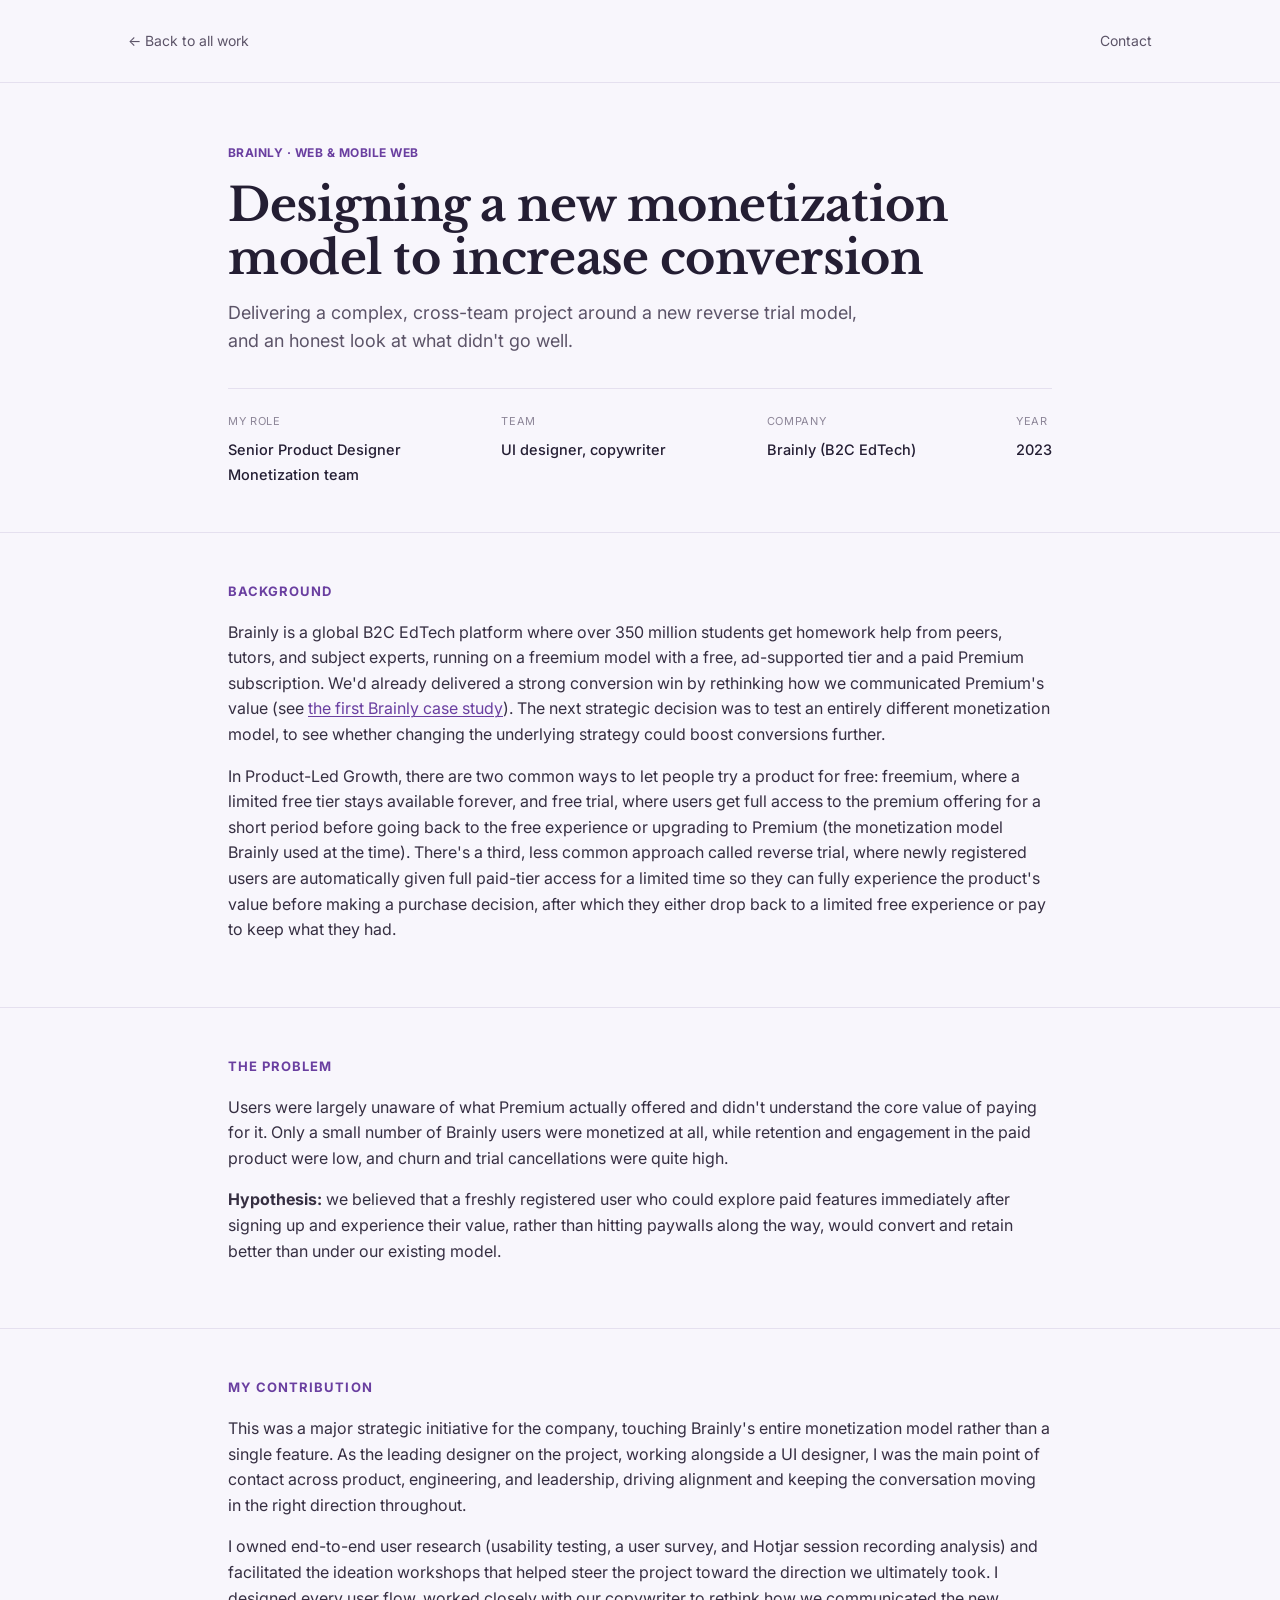
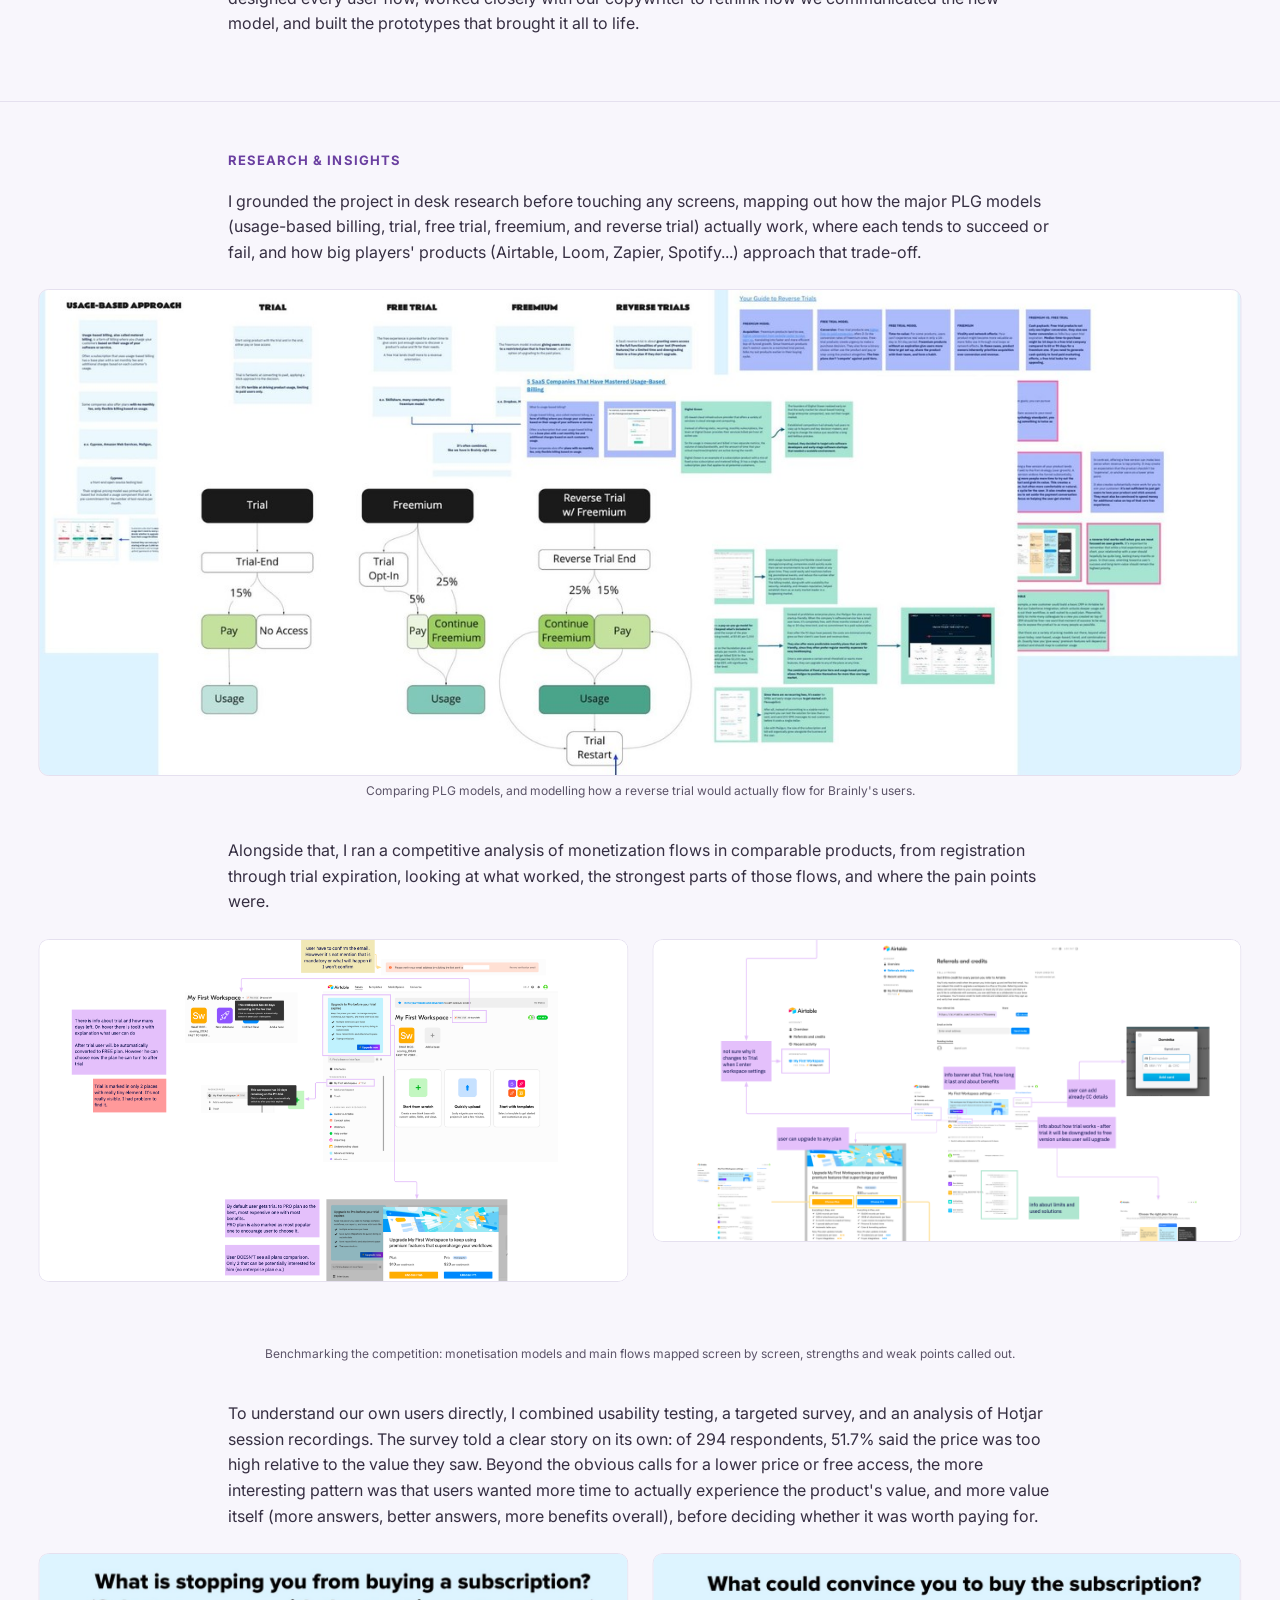
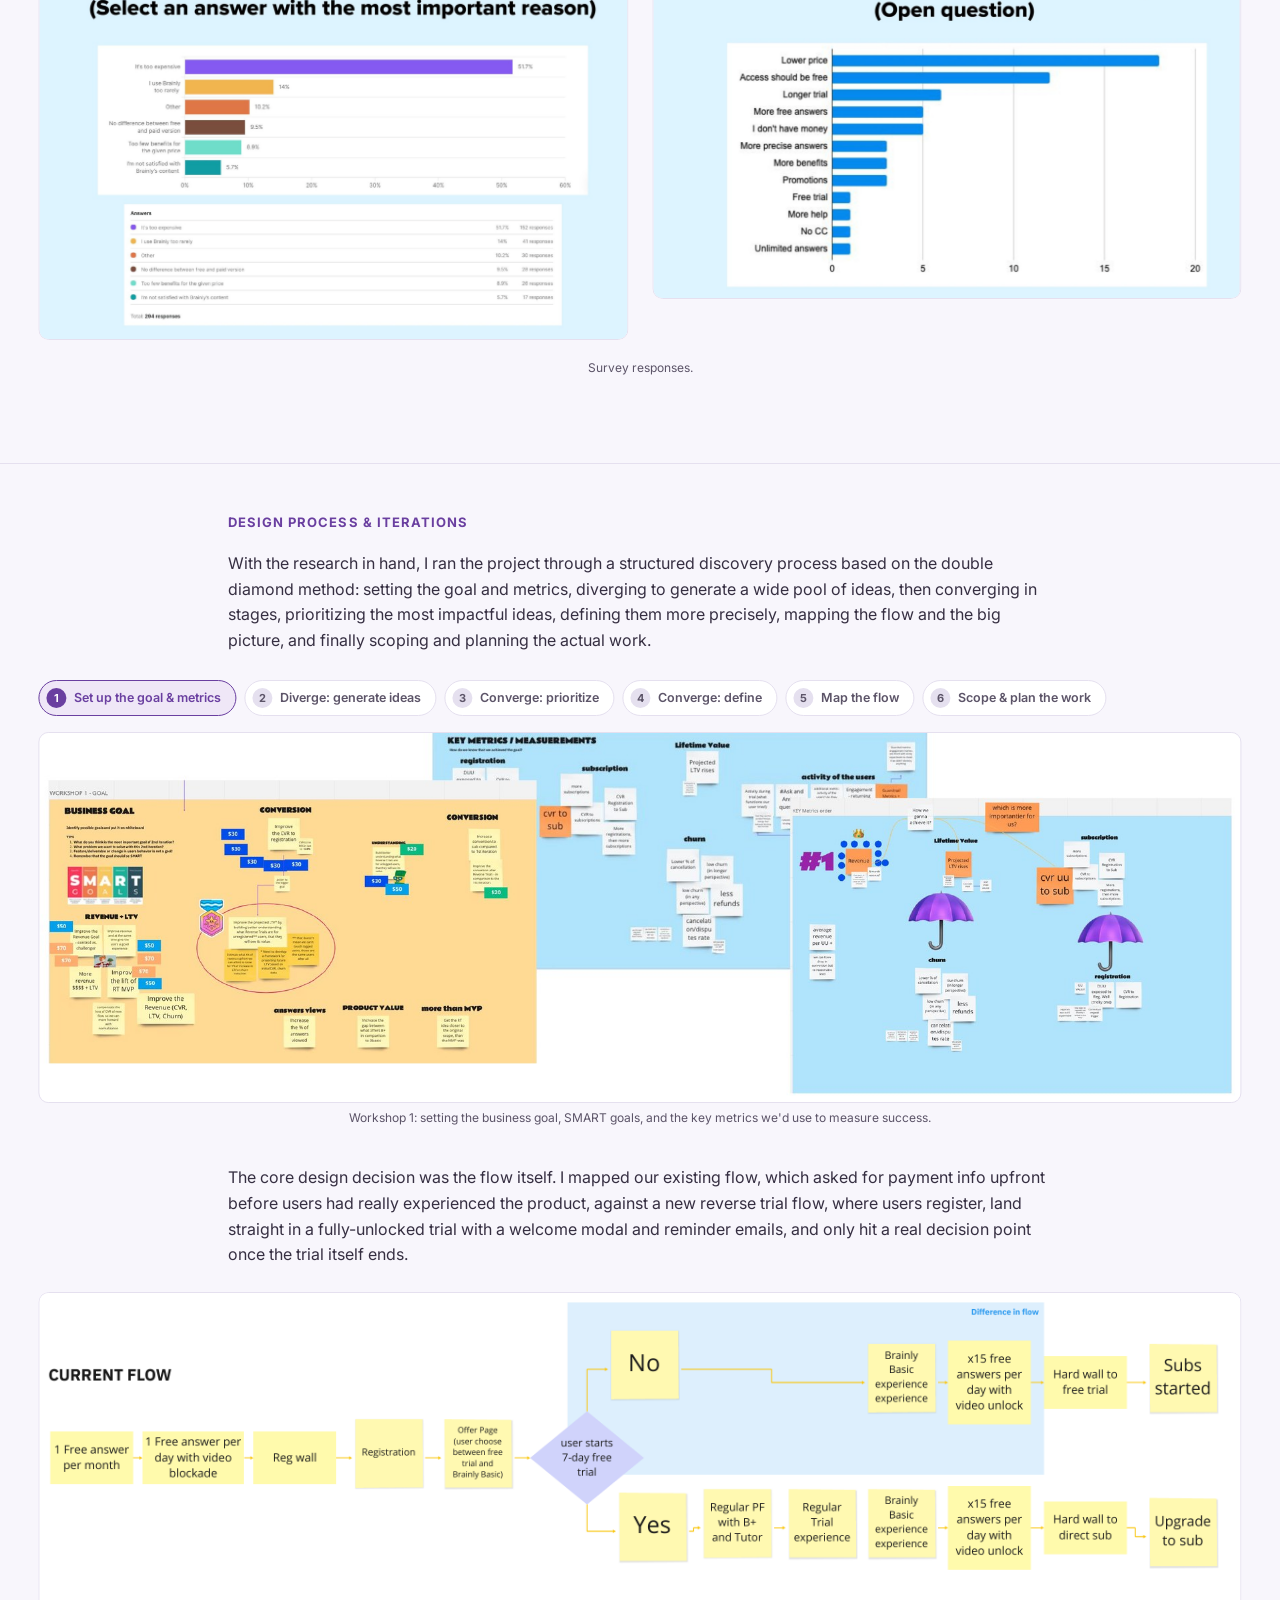
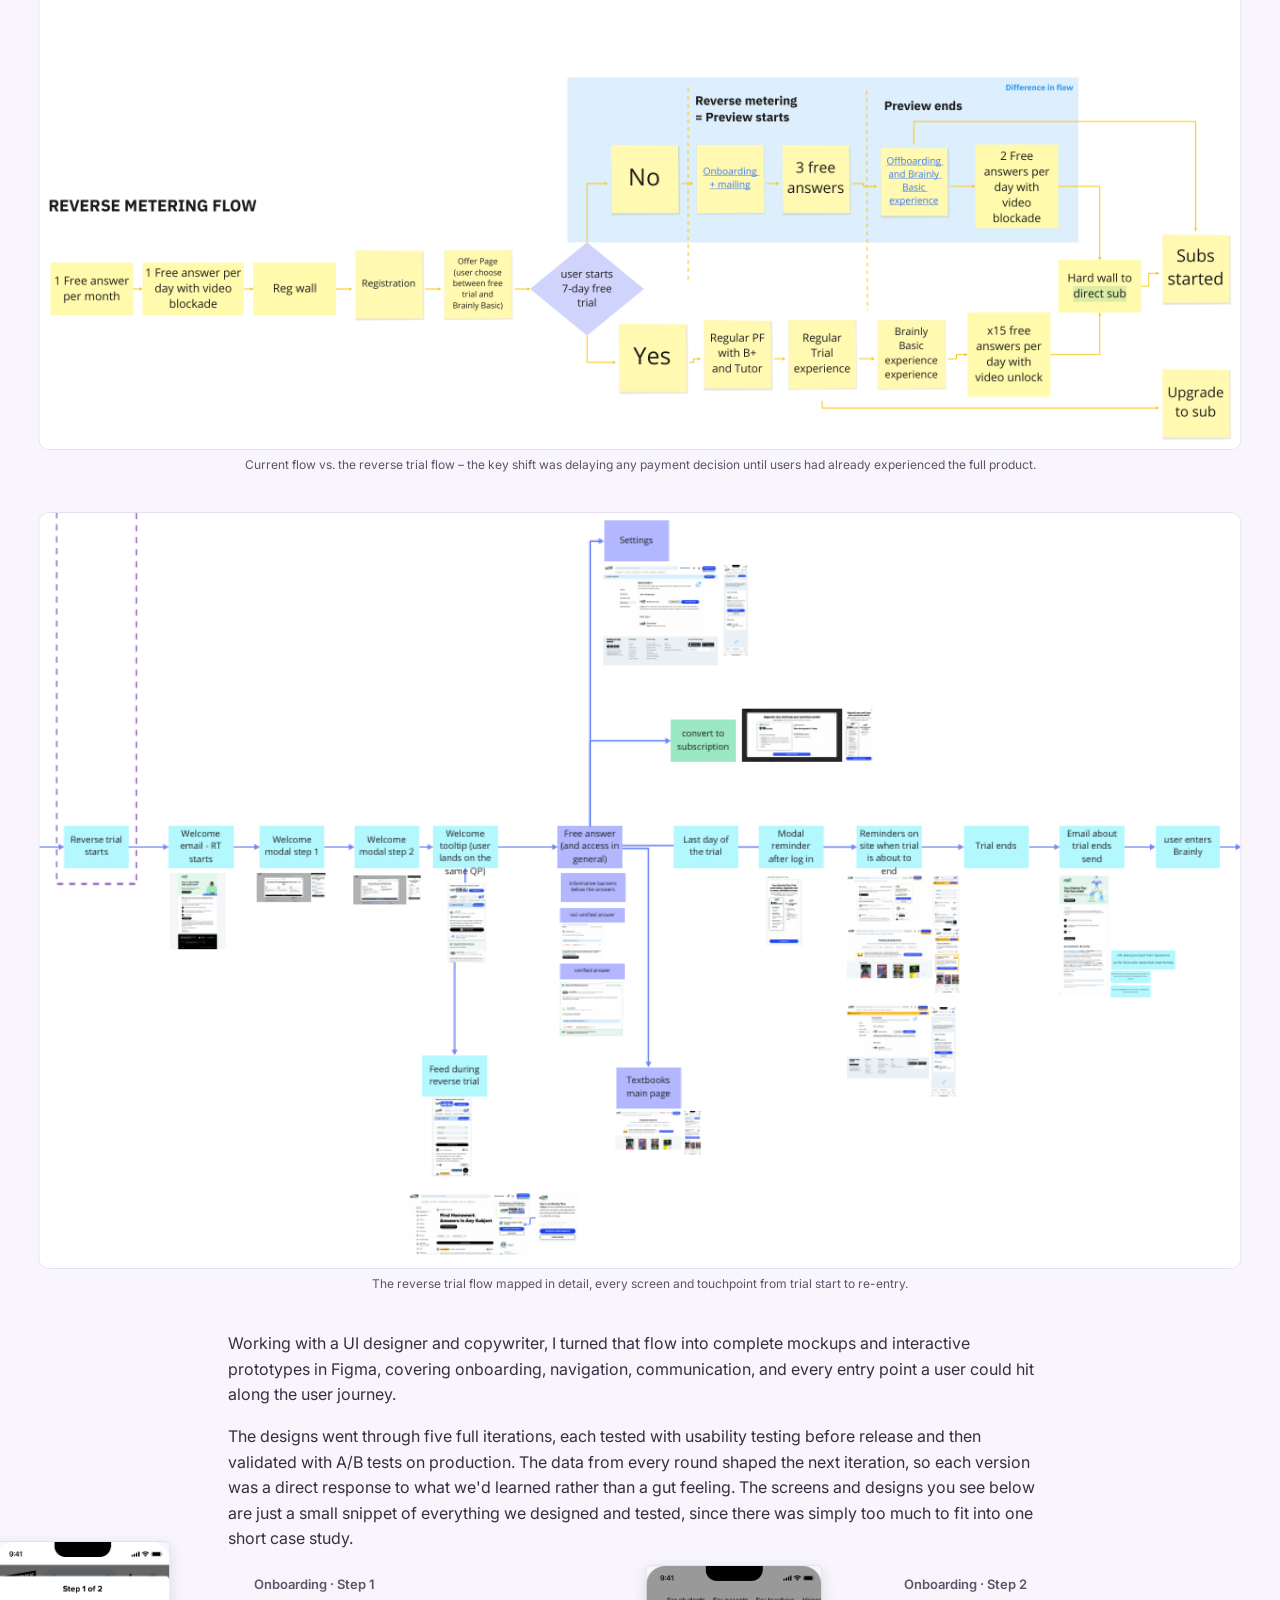
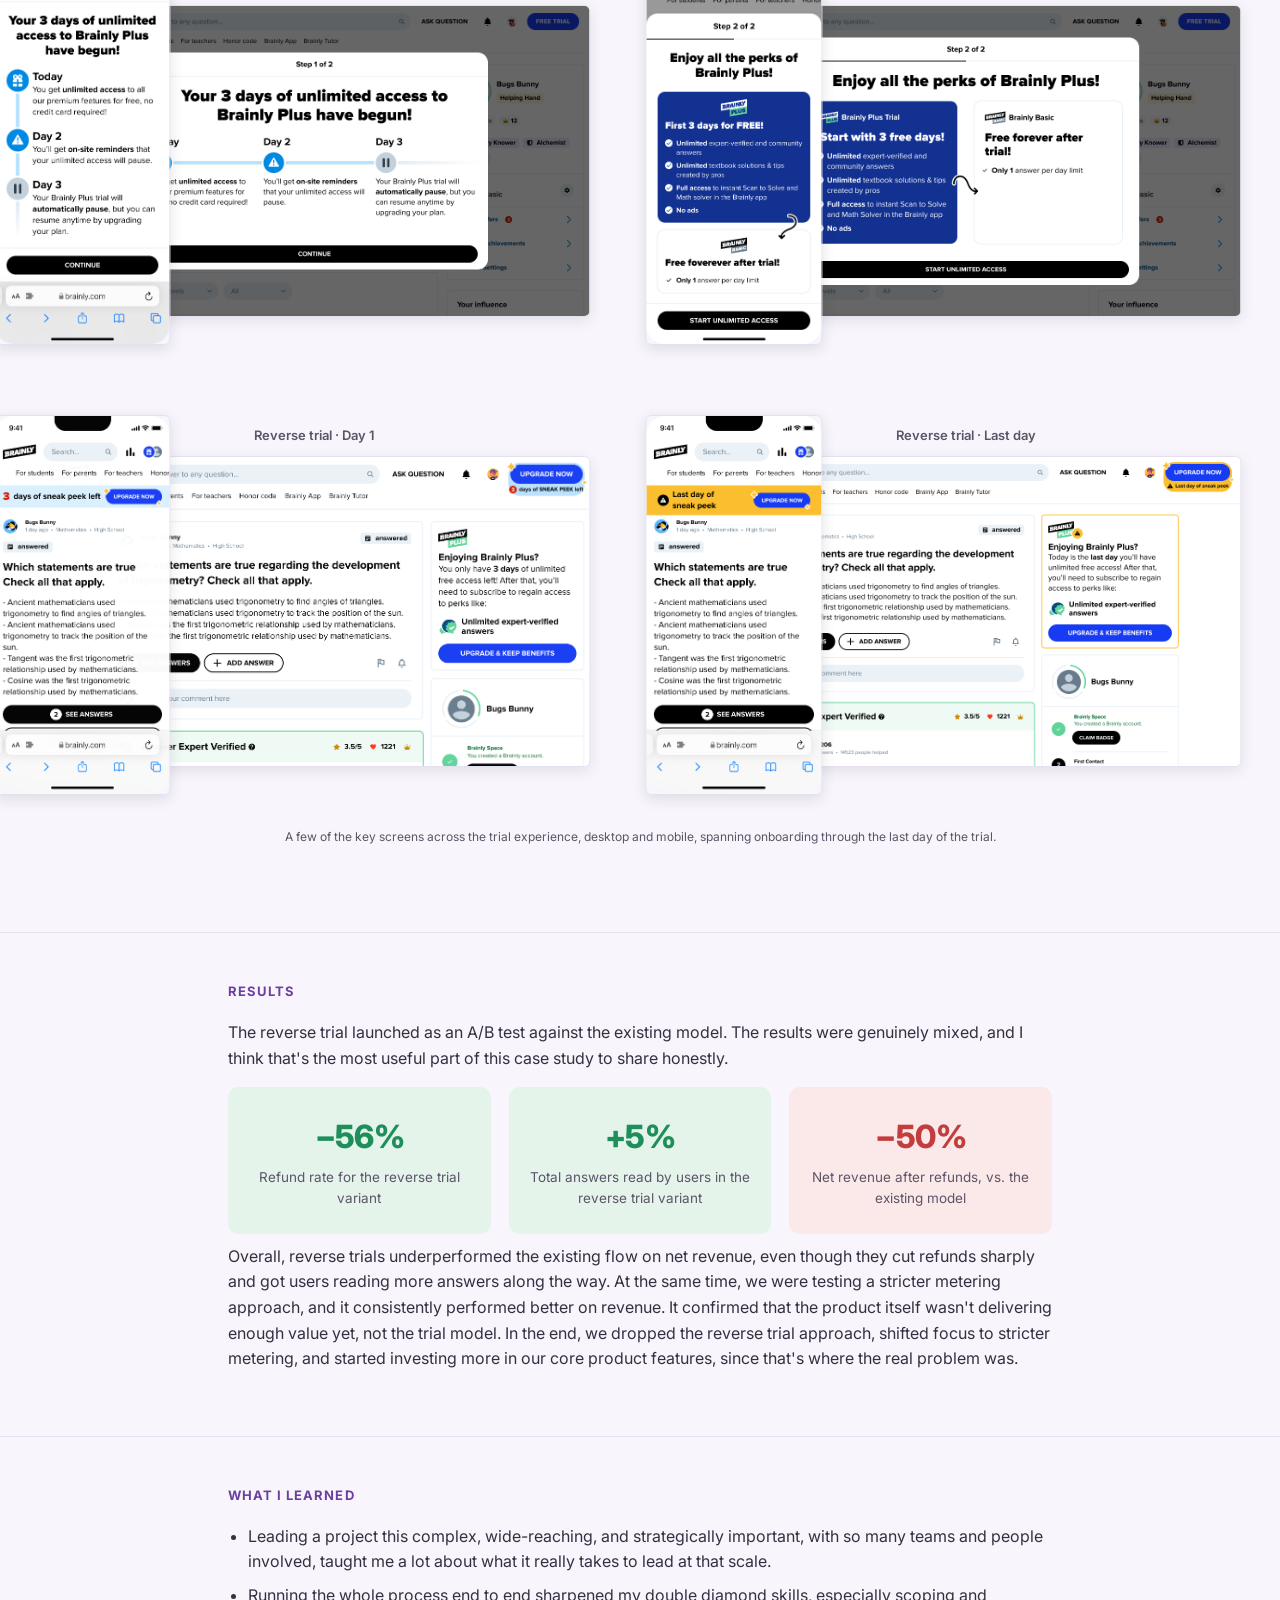
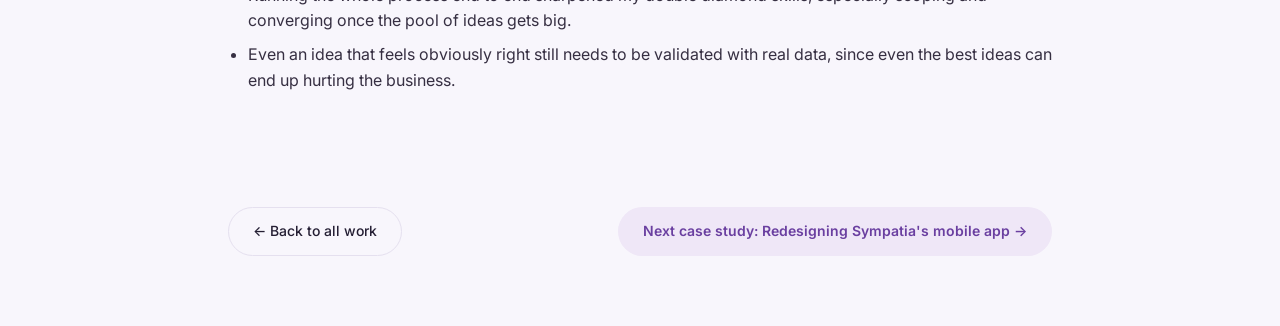
==== case-studies/brainly-reverse-trial.html @ 60772379 "Initial commit: portfolio site" ====
<!DOCTYPE html>
<html lang="en">
<head>
<meta charset="UTF-8">
<meta name="viewport" content="width=device-width, initial-scale=1.0">
<title>Rethinking Brainly's Trial Model – Dominika Kula-Jurczyńska</title>
<link rel="stylesheet" href="../assets/style.css">
</head>
<body data-theme="brainly-rt">

<header class="topnav">
  <div class="wrap" style="max-width:1080px;">
    <a class="back-link" href="../index.html#projects">← Back to all work</a>
    <nav><a href="../index.html#contact">Contact</a></nav>
  </div>
</header>

<section class="cs-hero">
  <div class="wrap">
    <span class="tag">Brainly · Web &amp; Mobile Web</span>
    <h1>Designing a new monetization model to increase conversion</h1>
    <p class="subtitle">Delivering a complex, cross-team project around a new reverse trial model, and an honest look at what didn't go well.</p>

    <div class="meta-row">
      <div><span class="k">My role</span><span class="v">Senior Product Designer<br>Monetization team</span></div>
      <div><span class="k">Team</span><span class="v">UI designer, copywriter</span></div>
      <div><span class="k">Company</span><span class="v">Brainly (B2C EdTech)</span></div>
      <div><span class="k">Year</span><span class="v">2023</span></div>
    </div>
  </div>
</section>

<section class="cs-section">
  <div class="wrap">
    <h2>Background</h2>
    <p>Brainly is a global B2C EdTech platform where over 350 million students get homework help from peers, tutors, and subject experts, running on a freemium model with a free, ad-supported tier and a paid Premium subscription. We'd already delivered a strong conversion win by rethinking how we communicated Premium's value (see <a href="brainly.html">the first Brainly case study</a>). The next strategic decision was to test an entirely different monetization model, to see whether changing the underlying strategy could boost conversions further.</p>
    <p>In Product-Led Growth, there are two common ways to let people try a product for free: freemium, where a limited free tier stays available forever, and free trial, where users get full access to the premium offering for a short period before going back to the free experience or upgrading to Premium (the monetization model Brainly used at the time). There's a third, less common approach called reverse trial, where newly registered users are automatically given full paid-tier access for a limited time so they can fully experience the product's value before making a purchase decision, after which they either drop back to a limited free experience or pay to keep what they had.</p>
  </div>
</section>

<section class="cs-section">
  <div class="wrap">
    <h2>The problem</h2>
    <p>Users were largely unaware of what Premium actually offered and didn't understand the core value of paying for it. Only a small number of Brainly users were monetized at all, while retention and engagement in the paid product were low, and churn and trial cancellations were quite high.</p>
    <p><strong>Hypothesis:</strong> we believed that a freshly registered user who could explore paid features immediately after signing up and experience their value, rather than hitting paywalls along the way, would convert and retain better than under our existing model.</p>
  </div>
</section>

<section class="cs-section">
  <div class="wrap">
    <h2>My contribution</h2>
    <p>This was a major strategic initiative for the company, touching Brainly's entire monetization model rather than a single feature. As the leading designer on the project, working alongside a UI designer, I was the main point of contact across product, engineering, and leadership, driving alignment and keeping the conversation moving in the right direction throughout.</p>
    <p>I owned end-to-end user research (usability testing, a user survey, and Hotjar session recording analysis) and facilitated the ideation workshops that helped steer the project toward the direction we ultimately took. I designed every user flow, worked closely with our copywriter to rethink how we communicated the new model, and built the prototypes that brought it all to life.</p>
  </div>
</section>

<section class="cs-section">
  <div class="wrap">
    <h2>Research &amp; insights</h2>
    <p>I grounded the project in desk research before touching any screens, mapping out how the major PLG models (usage-based billing, trial, free trial, freemium, and reverse trial) actually work, where each tends to succeed or fail, and how big players' products (Airtable, Loom, Zapier, Spotify...) approach that trade-off.</p>

    <img class="case-img" src="../assets/img/brainly-rt-research.jpg" alt="Research board comparing PLG models – usage-based, trial, free trial, freemium, and reverse trial – with a flow diagram modelling reverse trial conversion paths">
    <p class="case-img-caption">Comparing PLG models, and modelling how a reverse trial would actually flow for Brainly's users.</p>

    <p>Alongside that, I ran a competitive analysis of monetization flows in comparable products, from registration through trial expiration, looking at what worked, the strongest parts of those flows, and where the pain points were.</p>

    <div class="case-img-row equal-height">
      <figure class="case-img-col">
        <img src="../assets/img/brainly-rt-competitor-workspace.png" alt="Annotated Airtable workspace screen showing trial status, upgrade prompts, and plan comparison">
      </figure>
      <figure class="case-img-col">
        <img src="../assets/img/brainly-rt-competitor-billing.png" alt="Annotated Airtable referrals, billing, and card entry flow">
      </figure>
    </div>
    <p class="case-img-caption">Benchmarking the competition: monetisation models and main flows mapped screen by screen, strengths and weak points called out.</p>

    <p>To understand our own users directly, I combined usability testing, a targeted survey, and an analysis of Hotjar session recordings. The survey told a clear story on its own: of 294 respondents, 51.7% said the price was too high relative to the value they saw. Beyond the obvious calls for a lower price or free access, the more interesting pattern was that users wanted more time to actually experience the product's value, and more value itself (more answers, better answers, more benefits overall), before deciding whether it was worth paying for.</p>

    <div class="case-img-row equal-height">
      <figure class="case-img-col">
        <img src="../assets/img/brainly-rt-survey-blocker.png" alt="Survey chart: 51.7% of respondents said price was the main reason they wouldn't buy a subscription">
      </figure>
      <figure class="case-img-col">
        <img src="../assets/img/brainly-rt-survey-convince.png" alt="Survey chart: lower price was the top open-ended answer for what would convince respondents to subscribe">
      </figure>
    </div>
    <p class="case-img-caption">Survey responses.</p>
  </div>
</section>

<section class="cs-section">
  <div class="wrap">
    <h2>Design process &amp; iterations</h2>
    <p>With the research in hand, I ran the project through a structured discovery process based on the double diamond method: setting the goal and metrics, diverging to generate a wide pool of ideas, then converging in stages, prioritizing the most impactful ideas, defining them more precisely, mapping the flow and the big picture, and finally scoping and planning the actual work.</p>

    <div class="discovery-stepper">
      <div class="discovery-steps">
        <button type="button" class="discovery-step is-active" data-step="1"><span class="discovery-step-num">1</span><span>Set up the goal &amp; metrics</span></button>
        <button type="button" class="discovery-step" data-step="2"><span class="discovery-step-num">2</span><span>Diverge: generate ideas</span></button>
        <button type="button" class="discovery-step" data-step="3"><span class="discovery-step-num">3</span><span>Converge: prioritize</span></button>
        <button type="button" class="discovery-step" data-step="4"><span class="discovery-step-num">4</span><span>Converge: define</span></button>
        <button type="button" class="discovery-step" data-step="5"><span class="discovery-step-num">5</span><span>Map the flow</span></button>
        <button type="button" class="discovery-step" data-step="6"><span class="discovery-step-num">6</span><span>Scope &amp; plan the work</span></button>
      </div>
      <div class="discovery-visual">
        <img class="discovery-visual-img is-active" data-step="1" src="../assets/img/brainly-rt-discovery-step1-goal.jpg" alt="Workshop board setting the business goal, SMART goals, and key metrics for the project">
        <img class="discovery-visual-img" data-step="2" src="../assets/img/brainly-rt-discovery-step2-diverge.jpg" alt="Impact mapping boards used to diverge and generate a wide pool of ideas">
        <img class="discovery-visual-img" data-step="3" src="../assets/img/brainly-rt-discovery-step3-converge-prioritize.jpg" alt="Idea prioritization boards, including a satisfaction versus effort matrix and MVP candidates">
        <img class="discovery-visual-img" data-step="4" src="../assets/img/brainly-rt-discovery-step4-converge-define.jpg" alt="Four defined user flow groups mapped out in detail">
        <img class="discovery-visual-img" data-step="5" src="../assets/img/brainly-rt-discovery-step5-converge-flow.jpg" alt="Full flow diagram mapping the unregistered user through registration and the reverse trial">
        <img class="discovery-visual-img" data-step="6" src="../assets/img/brainly-rt-discovery-step6-story-map.png" alt="User story mapping board covering the unregistered user, after registration reverse trial, and after reverse trial phases, organized by release">
        <span class="zoom-icon" aria-hidden="true"><svg viewBox="0 0 24 24" fill="none" stroke-width="2" stroke-linecap="round" stroke-linejoin="round"><circle cx="11" cy="11" r="7"></circle><line x1="21" y1="21" x2="16.65" y2="16.65"></line><line x1="11" y1="8" x2="11" y2="14"></line><line x1="8" y1="11" x2="14" y2="11"></line></svg></span>
      </div>
      <p class="case-img-caption discovery-caption">
        <span class="is-active" data-step="1">Workshop 1: setting the business goal, SMART goals, and the key metrics we'd use to measure success.</span>
        <span data-step="2">Diverging: impact mapping to generate a wide pool of possible ideas.</span>
        <span data-step="3">Converging: prioritizing ideas by effort and impact, and shortlisting MVP candidates.</span>
        <span data-step="4">Converging: defining the most impactful ideas into four distinct user flow groups.</span>
        <span data-step="5">Converging: mapping the full flow, from an unregistered user through registration and the reverse trial.</span>
        <span data-step="6">Converging: scoping the work through user story mapping.</span>
      </p>
    </div>

    <p>The core design decision was the flow itself. I mapped our existing flow, which asked for payment info upfront before users had really experienced the product, against a new reverse trial flow, where users register, land straight in a fully-unlocked trial with a welcome modal and reminder emails, and only hit a real decision point once the trial itself ends.</p>

    <div class="case-img-row">
      <figure class="case-img-col">
        <img src="../assets/img/brainly-rt-flow-v2.png" alt="Side-by-side comparison of the current flow, which asks for payment info upfront, versus the new reverse trial flow, which delays any payment decision until the trial ends">
      </figure>
    </div>
    <p class="case-img-caption">Current flow vs. the reverse trial flow – the key shift was delaying any payment decision until users had already experienced the full product.</p>

    <div class="case-img-row">
      <figure class="case-img-col">
        <img src="../assets/img/brainly-rt-flow-detail.png" alt="Detailed reverse trial flow, from trial start through welcome emails, onboarding modals, free answer access, reminders, trial end, and re-entry to Brainly">
      </figure>
    </div>
    <p class="case-img-caption">The reverse trial flow mapped in detail, every screen and touchpoint from trial start to re-entry.</p>

    <p>Working with a UI designer and copywriter, I turned that flow into complete mockups and interactive prototypes in Figma, covering onboarding, navigation, communication, and every entry point a user could hit along the user journey.</p>

    <p>The designs went through five full iterations, each tested with usability testing before release and then validated with A/B tests on production. The data from every round shaped the next iteration, so each version was a direct response to what we'd learned rather than a gut feeling. The screens and designs you see below are just a small snippet of everything we designed and tested, since there was simply too much to fit into one short case study.</p>

    <div class="figma-showcase">
      <div class="figma-stage">
        <span class="figma-stage-label">Onboarding · Step 1</span>
        <div class="figma-frame">
          <img class="figma-desktop" src="../assets/img/brainly-rt-figma-onboarding1-desktop.png" alt="Onboarding step 1, desktop screen">
          <img class="figma-mobile" src="../assets/img/brainly-rt-figma-onboarding1-mobile.png" alt="Onboarding step 1, mobile screen">
          <span class="zoom-icon" aria-hidden="true"><svg viewBox="0 0 24 24" fill="none" stroke-width="2" stroke-linecap="round" stroke-linejoin="round"><circle cx="11" cy="11" r="7"></circle><line x1="21" y1="21" x2="16.65" y2="16.65"></line><line x1="11" y1="8" x2="11" y2="14"></line><line x1="8" y1="11" x2="14" y2="11"></line></svg></span>
        </div>
      </div>
      <div class="figma-stage">
        <span class="figma-stage-label">Onboarding · Step 2</span>
        <div class="figma-frame">
          <img class="figma-desktop" src="../assets/img/brainly-rt-figma-onboarding2-desktop.png" alt="Onboarding step 2, desktop screen">
          <img class="figma-mobile" src="../assets/img/brainly-rt-figma-onboarding2-mobile.png" alt="Onboarding step 2, mobile screen">
          <span class="zoom-icon" aria-hidden="true"><svg viewBox="0 0 24 24" fill="none" stroke-width="2" stroke-linecap="round" stroke-linejoin="round"><circle cx="11" cy="11" r="7"></circle><line x1="21" y1="21" x2="16.65" y2="16.65"></line><line x1="11" y1="8" x2="11" y2="14"></line><line x1="8" y1="11" x2="14" y2="11"></line></svg></span>
        </div>
      </div>
      <div class="figma-stage">
        <span class="figma-stage-label">Reverse trial · Day 1</span>
        <div class="figma-frame">
          <img class="figma-desktop" src="../assets/img/brainly-rt-figma-day1-v2-desktop.png" alt="Reverse trial day 1, desktop screen">
          <img class="figma-mobile" src="../assets/img/brainly-rt-figma-day1-v2-mobile.png" alt="Reverse trial day 1, mobile screen">
          <span class="zoom-icon" aria-hidden="true"><svg viewBox="0 0 24 24" fill="none" stroke-width="2" stroke-linecap="round" stroke-linejoin="round"><circle cx="11" cy="11" r="7"></circle><line x1="21" y1="21" x2="16.65" y2="16.65"></line><line x1="11" y1="8" x2="11" y2="14"></line><line x1="8" y1="11" x2="14" y2="11"></line></svg></span>
        </div>
      </div>
      <div class="figma-stage">
        <span class="figma-stage-label">Reverse trial · Last day</span>
        <div class="figma-frame">
          <img class="figma-desktop" src="../assets/img/brainly-rt-figma-lastday-desktop.png" alt="Reverse trial last day, desktop screen">
          <img class="figma-mobile" src="../assets/img/brainly-rt-figma-lastday-mobile.png" alt="Reverse trial last day, mobile screen">
          <span class="zoom-icon" aria-hidden="true"><svg viewBox="0 0 24 24" fill="none" stroke-width="2" stroke-linecap="round" stroke-linejoin="round"><circle cx="11" cy="11" r="7"></circle><line x1="21" y1="21" x2="16.65" y2="16.65"></line><line x1="11" y1="8" x2="11" y2="14"></line><line x1="8" y1="11" x2="14" y2="11"></line></svg></span>
        </div>
      </div>
    </div>
    <p class="case-img-caption">A few of the key screens across the trial experience, desktop and mobile, spanning onboarding through the last day of the trial.</p>
  </div>
</section>

<section class="cs-section">
  <div class="wrap">
    <h2>Results</h2>
    <p>The reverse trial launched as an A/B test against the existing model. The results were genuinely mixed, and I think that's the most useful part of this case study to share honestly.</p>
    <div class="impact-stats">
      <div class="stat good"><div class="num">−56%</div><div class="label">Refund rate for the reverse trial variant</div></div>
      <div class="stat good"><div class="num">+5%</div><div class="label">Total answers read by users in the reverse trial variant</div></div>
      <div class="stat bad"><div class="num">−50%</div><div class="label">Net revenue after refunds, vs. the existing model</div></div>
    </div>
    <p>Overall, reverse trials underperformed the existing flow on net revenue, even though they cut refunds sharply and got users reading more answers along the way. At the same time, we were testing a stricter metering approach, and it consistently performed better on revenue. It confirmed that the product itself wasn't delivering enough value yet, not the trial model. In the end, we dropped the reverse trial approach, shifted focus to stricter metering, and started investing more in our core product features, since that's where the real problem was.</p>
  </div>
</section>

<section class="cs-section">
  <div class="wrap">
    <h2>What I learned</h2>
    <ul>
      <li>Leading a project this complex, wide-reaching, and strategically important, with so many teams and people involved, taught me a lot about what it really takes to lead at that scale.</li>
      <li>Running the whole process end to end sharpened my double diamond skills, especially scoping and converging once the pool of ideas gets big.</li>
      <li>Even an idea that feels obviously right still needs to be validated with real data, since even the best ideas can end up hurting the business.</li>
    </ul>
  </div>
</section>

<div class="cs-nav-footer">
  <div class="wrap">
    <a class="cs-nav-back" href="../index.html#projects">← Back to all work</a>
    <a class="cs-nav-next" href="sympatia-navigation.html">Next case study: Redesigning Sympatia's mobile app →</a>
  </div>
</div>

<script src="../assets/discovery-stepper.js"></script>
<script src="../assets/lightbox.js"></script>
</body>
</html>
---- assets/style.css ----
@import url('https://fonts.googleapis.com/css2?family=Inter:wght@400;500;600;700;800&family=Libre+Baskerville:wght@400;700&display=swap');

:root {
  --bg: #F8F6FC;
  --bg-card: #FFFFFF;
  --ink: #241E33;
  --ink-soft: #5C5468;
  --ink-faint: #8D8698;
  --border: #E5E0EF;
  --accent: #362A9E;
  --accent-tint: #ECE8F9;
  --winner-green: #1E8E5A;
  --winner-tint: #E4F4EB;
  --bad-red: #C43D3D;
  --bad-tint: #FBE9E9;
  --radius: 14px;
  --maxw: 880px;
  --font-header: 'Libre Baskerville', Georgia, serif;
}

* { box-sizing: border-box; }

html { scroll-behavior: smooth; }

body {
  margin: 0;
  font-family: 'Inter', -apple-system, BlinkMacSystemFont, 'Segoe UI', sans-serif;
  background: var(--bg);
  color: var(--ink);
  line-height: 1.6;
  -webkit-font-smoothing: antialiased;
}

img { max-width: 100%; display: block; }

a { color: inherit; text-decoration: none; }

.cs-section p a {
  color: var(--accent);
  text-decoration: underline;
  text-underline-offset: 2px;
  text-decoration-thickness: 1px;
}
.cs-section p a:hover { text-decoration-thickness: 2px; }

.wrap {
  max-width: var(--maxw);
  margin: 0 auto;
  padding: 0 28px;
}

/* ---------- Top nav ---------- */
.topnav {
  padding: 28px 0;
  border-bottom: 1px solid var(--border);
}
.topnav .wrap {
  max-width: 1080px;
  display: flex;
  align-items: center;
  justify-content: space-between;
}
.topnav .logo {
  font-weight: 700;
  font-size: 17px;
  letter-spacing: -0.01em;
}
.topnav .logo-role {
  font-size: 12px;
  color: var(--ink-soft);
  margin-top: 3px;
}
.topnav nav a {
  font-size: 14px;
  color: var(--ink-soft);
  margin-left: 28px;
}
.topnav nav a:hover { color: var(--ink); }

.back-link {
  display: inline-flex;
  align-items: center;
  gap: 6px;
  font-size: 14px;
  color: var(--ink-soft);
}
.back-link:hover { color: var(--ink); }

/* ---------- Landing hero ---------- */
.hero-landing {
  max-width: 1080px;
  margin: 0 auto;
  padding: 64px 28px 28px;
  display: grid;
  grid-template-columns: 1fr auto;
  gap: 4px;
  align-items: flex-start;
}
.hero-landing h1 {
  font-family: var(--font-header);
  font-size: 48px;
  line-height: 1.18;
  letter-spacing: -0.01em;
  margin: 0 0 14px;
  font-weight: 700;
}
.hero-landing .role-line {
  font-size: 16px;
  color: var(--ink-soft);
  margin-bottom: 14px;
}
.hero-landing p.lede {
  font-family: var(--font-header);
  font-weight: 600;
  font-size: 34px;
  line-height: 1.32;
  letter-spacing: -0.01em;
  color: var(--ink);
  max-width: 54ch;
  margin: 0;
}
.hero-photo {
  width: 188px;
  height: 188px;
  border-radius: 50%;
  object-fit: cover;
  flex-shrink: 0;
}

/* ---------- About text ---------- */
.about-text {
  max-width: 1080px;
  margin: 0 auto;
  padding: 0 28px 56px;
}
.about-text p {
  font-size: 16.5px;
  color: #362F42;
  max-width: 68ch;
  margin: 0 0 16px;
}
.about-text p:last-child { margin-bottom: 0; }

/* ---------- How I work ---------- */
.how-i-work {
  max-width: 1080px;
  margin: 0 auto;
  padding: 0 28px 80px;
}
.how-i-work h2 {
  font-family: var(--font-header);
  font-size: 32px;
  font-weight: 700;
  color: var(--ink);
  margin-bottom: 28px;
}
.how-i-work-grid {
  display: grid;
  grid-template-columns: repeat(3, 1fr);
  gap: 28px;
}
.how-i-work-grid .item h3 {
  font-family: var(--font-header);
  font-size: 18px;
  line-height: 1.3;
  margin: 0 0 8px;
  font-weight: 700;
}
.how-i-work-grid .item p {
  font-size: 14.5px;
  color: var(--ink-soft);
  margin: 0;
}

/* ---------- Case study cards ---------- */
.work {
  max-width: 1080px;
  margin: 0 auto;
  padding: 0 28px 40px;
}
.work h2 {
  font-family: var(--font-header);
  font-size: 32px;
  font-weight: 700;
  color: var(--ink);
  margin-bottom: 28px;
}
.card-grid {
  display: grid;
  grid-template-columns: repeat(2, 1fr);
  gap: 24px;
}
.card {
  background: var(--bg-card);
  border: 1px solid var(--border);
  border-radius: var(--radius);
  overflow: hidden;
  transition: transform .15s ease, box-shadow .15s ease;
  display: flex;
  flex-direction: column;
}
.card:hover {
  transform: translateY(-3px);
  box-shadow: 0 12px 28px rgba(0,0,0,0.06);
}
.card .thumb {
  aspect-ratio: 16/10;
  background: var(--card-tint, var(--accent-tint));
  display: flex;
  align-items: center;
  justify-content: center;
  color: var(--ink-faint);
  font-size: 13px;
  text-align: center;
  padding: 20px;
  border-bottom: 1px solid var(--border);
  overflow: hidden;
}
.card .thumb img {
  width: 100%;
  height: 100%;
  object-fit: contain;
}
.card .body { padding: 22px 24px 26px; }
.card .tag {
  display: inline-block;
  font-size: 12px;
  font-weight: 600;
  letter-spacing: 0.03em;
  text-transform: uppercase;
  color: var(--card-accent, var(--accent));
  margin-bottom: 10px;
}
.card h3 {
  font-family: var(--font-header);
  font-size: 18px;
  line-height: 1.28;
  margin: 0 0 8px;
  font-weight: 700;
  letter-spacing: 0;
}
.card p {
  font-size: 14.5px;
  color: var(--ink-soft);
  margin: 0;
}
/* real case study cards all share one consistent accent — only the NDA-locked
   Zendesk tile stays visually distinct, since that's a state, not a color choice */
.card[data-theme="zendesk"] { --card-tint: #ECE9F2; --card-accent: #6E6780; }
.card[data-theme="brainly"] .thumb,
.card[data-theme="brainly-rt"] .thumb,
.card[data-theme="sympatia-nav"] .thumb,
.card[data-theme="sympatia-profile"] .thumb,
.card[data-theme="zendesk"] .thumb { padding: 0; }

.card.locked {
  border-style: dashed;
  border-color: #CFC7DE;
  cursor: default;
}
.card.locked:hover {
  border-color: #CFC7DE;
  transform: none;
  box-shadow: none;
}
.locked-thumb {
  background: #0E0E0C !important;
  position: relative;
}
.card .thumb img.zendesk-logo {
  width: 22%;
  height: auto;
}
.nda-badge {
  position: absolute;
  top: 16px;
  right: 16px;
  border-radius: 999px;
  padding: 8px 18px;
  font-size: 12px;
  font-weight: 700;
  letter-spacing: 0.06em;
  text-transform: uppercase;
  color: #0E0E0C;
  background: #FFFFFF;
}
.nda-cta {
  display: block;
  margin-top: 10px;
  color: var(--card-accent);
  font-weight: 600;
}

/* ---------- Footer / contact ---------- */
footer.contact {
  border-top: 1px solid var(--border);
  margin-top: 60px;
  padding: 56px 0 60px;
}
footer.contact .wrap {
  max-width: 1080px;
  display: flex;
  flex-direction: column;
  align-items: flex-start;
  gap: 22px;
}
footer.contact h2 {
  font-family: var(--font-header);
  font-size: 42px;
  margin: 0 0 8px;
  font-weight: 700;
}
footer.contact p {
  color: var(--ink-soft);
  margin: 0;
  max-width: 44ch;
}
.contact-email {
  font-size: 22px;
  font-weight: 600;
  letter-spacing: -0.01em;
  border-bottom: 1px solid var(--border);
  padding-bottom: 2px;
}
.contact-email:hover { border-color: var(--ink); }
.contact-links {
  display: flex;
  gap: 22px;
}
.contact-links a {
  font-size: 14.5px;
  color: var(--ink-soft);
  border-bottom: 1px solid transparent;
}
.contact-links a:hover {
  color: var(--ink);
  border-color: var(--ink-faint);
}

/* ---------- Case study page ---------- */
.cs-hero {
  padding: 56px 0 44px;
  border-bottom: 1px solid var(--border);
}
.cs-hero .tag {
  display: inline-block;
  font-size: 12px;
  font-weight: 700;
  letter-spacing: 0.04em;
  text-transform: uppercase;
  color: var(--accent);
  margin-bottom: 16px;
}
.cs-hero h1 {
  font-family: var(--font-header);
  font-size: 46px;
  line-height: 1.16;
  letter-spacing: -0.01em;
  margin: 0 0 14px;
  font-weight: 700;
}
.cs-hero .subtitle {
  font-size: 18px;
  color: var(--ink-soft);
  margin: 0 0 32px;
  max-width: 60ch;
}
.meta-row {
  display: flex;
  flex-wrap: nowrap;
  justify-content: space-between;
  gap: 20px;
  padding-top: 24px;
  border-top: 1px solid var(--border);
}
.meta-row div span.k {
  display: block;
  font-size: 11px;
  text-transform: uppercase;
  letter-spacing: 0.06em;
  color: var(--ink-faint);
  margin-bottom: 6px;
}
.meta-row div span.v {
  font-size: 14.5px;
  font-weight: 500;
}
.fill-me {
  color: #A8386B;
  font-style: italic;
  font-weight: 500;
}

.highlight {
  background: rgba(54, 42, 158, 0.16);
  padding: 0.05em 0.35em;
  border-radius: 5px;
  box-decoration-break: clone;
  -webkit-box-decoration-break: clone;
}

.cs-section {
  padding: 48px 0;
  border-bottom: 1px solid var(--border);
}
.cs-section:last-of-type { border-bottom: none; }
.cs-section h2 {
  font-size: 13px;
  text-transform: uppercase;
  letter-spacing: 0.08em;
  color: var(--accent);
  margin: 0 0 18px;
  font-weight: 700;
}
.cs-section h3 {
  font-family: var(--font-header);
  font-size: 21px;
  line-height: 1.3;
  margin: 30px 0 12px;
  font-weight: 700;
}
.cs-section p {
  font-size: 16px;
  color: #362F42;
  margin: 0 0 16px;
}
.cs-section ul {
  padding-left: 20px;
  margin: 0 0 16px;
}
.cs-section li {
  font-size: 16px;
  color: #362F42;
  margin-bottom: 8px;
}

.case-img {
  width: 1220px;
  max-width: 94vw;
  height: auto;
  border-radius: 10px;
  border: 1px solid var(--border);
  display: block;
  margin: 24px 0 4px;
  margin-left: 50%;
  transform: translateX(-50%);
}
.cs-section .case-img-caption,
.case-img-caption {
  font-size: 12px;
  color: var(--ink-soft);
  font-style: normal;
  text-align: center;
  margin: 5px 0 38px;
}
.case-img-small {
  width: 480px;
  max-width: 100%;
  height: auto;
  border-radius: 10px;
  border: 1px solid var(--border);
  display: block;
  margin: 24px auto 4px;
}

.case-img-medium {
  width: 760px;
  max-width: 100%;
  height: auto;
  border-radius: 10px;
  border: 1px solid var(--border);
  display: block;
  margin: 24px auto 4px;
}

.case-img-float {
  width: 1220px;
  max-width: 94vw;
  height: auto;
  display: block;
  margin: 24px 0 4px;
  margin-left: 50%;
  transform: translateX(-50%);
}

.case-img-row {
  display: flex;
  gap: 24px;
  width: 1220px;
  max-width: 94vw;
  margin: 24px 0 4px;
  margin-left: 50%;
  transform: translateX(-50%);
  align-items: flex-start;
}
.case-img-row .case-img-col {
  flex: 1 1 0;
  min-width: 0;
  margin: 0;
}
.case-img-row .case-img-col img {
  width: 100%;
  height: auto;
  border-radius: 10px;
  border: 1px solid var(--border);
  display: block;
}
.case-img-row .case-img-col .case-img-caption {
  margin: 10px 0 0;
}
@media (max-width: 760px) {
  .case-img-row { flex-direction: column; }
}

/* Figma showcase: four stages in a 2x2 grid, each pairing a desktop screen
   with its mobile counterpart tucked over the bottom corner */
.figma-showcase {
  display: grid;
  grid-template-columns: repeat(2, 1fr);
  gap: 110px 100px;
  width: 1220px;
  max-width: 94vw;
  margin: 24px 0 60px;
  margin-left: 50%;
  transform: translateX(-50%);
}
.figma-showcase + .case-img-caption { margin-top: 0; }
.figma-stage {
  display: flex;
  flex-direction: column;
  align-items: center;
}
.figma-stage-label {
  font-size: 13px;
  font-weight: 600;
  color: var(--ink-soft);
  text-align: center;
  margin-bottom: 12px;
  line-height: 1.35;
}
.figma-frame {
  position: relative;
  width: 100%;
  cursor: zoom-in;
}
.figma-frame::after {
  content: "";
  position: absolute;
  inset: 0;
  background: rgba(36, 30, 51, 0);
  transition: background .2s ease;
  border-radius: 6px;
  pointer-events: none;
}
.figma-frame:hover::after { background: rgba(36, 30, 51, 0.05); }
.figma-frame .zoom-icon {
  position: absolute;
  top: 50%;
  left: 40%;
  transform: translate(-50%, -50%) scale(.85);
  opacity: 0;
  transition: opacity .2s ease, transform .2s ease;
  width: 46px;
  height: 46px;
  border-radius: 50%;
  background: rgba(255,255,255,0.92);
  display: flex;
  align-items: center;
  justify-content: center;
  box-shadow: 0 4px 14px rgba(0,0,0,0.18);
  pointer-events: none;
  z-index: 2;
}
.figma-frame:hover .zoom-icon { opacity: 1; transform: translate(-50%, -50%) scale(1); }
.figma-frame .zoom-icon svg { width: 20px; height: 20px; stroke: var(--ink); }
.figma-desktop {
  width: 100%;
  border-radius: 6px;
  border: 1px solid var(--border);
  box-shadow: 0 4px 14px rgba(36,30,51,0.1);
  display: block;
  transition: transform .3s ease;
}
.figma-frame:hover .figma-desktop { transform: scale(1.015); }
.figma-mobile {
  position: absolute;
  left: -8%;
  bottom: -9%;
  width: 32%;
  border-radius: 6px;
  border: 1px solid var(--border);
  box-shadow: 0 4px 14px rgba(36,30,51,0.12);
  display: block;
}
@media (max-width: 700px) {
  .figma-showcase { grid-template-columns: 1fr; gap: 70px; }
}

/* equal-height variant: both tiles are the exact same width and height,
   images fully cover their frame so there's never empty space around them */
.case-img-row.equal-height {
  align-items: stretch;
  height: 400px;
}
.case-img-row.equal-height .case-img-col {
  flex: 1 1 0;
  min-width: 0;
  height: 100%;
  overflow: hidden;
}
.case-img-row.equal-height .case-img-col img {
  width: 100%;
  height: 100%;
  object-fit: cover;
  object-position: top center;
}
.case-img-row.narrow {
  width: 760px;
}
.case-img-row.wide {
  width: 1400px;
  max-width: 96vw;
}
@media (max-width: 760px) {
  .case-img-row.equal-height { height: auto; flex-direction: column; }
  .case-img-row.equal-height .case-img-col { height: auto; }
  .case-img-row.equal-height .case-img-col img { width: 100%; height: auto; object-fit: initial; }
}

/* ---------- Visual groups: consistent labels for multi-variant mockups ---------- */
.visual-group {
  width: 1220px;
  max-width: 94vw;
  margin: 30px 0 0;
  margin-left: 50%;
  transform: translateX(-50%);
}
.visual-group + .visual-group { margin-top: 28px; }
.visual-group-title {
  text-align: center;
  font-size: 11px;
  font-weight: 700;
  text-transform: uppercase;
  letter-spacing: 0.07em;
  color: var(--ink-faint);
  margin: 0 0 14px;
}
.visual-labels {
  display: grid;
  margin: 0 0 10px;
}
.visual-label {
  text-align: center;
  font-size: 13px;
  font-weight: 600;
  color: var(--ink-soft);
  align-self: end;
}
.visual-label .badge {
  display: inline-block;
  font-size: 9px;
  font-weight: 700;
  text-transform: uppercase;
  letter-spacing: 0.05em;
  background: var(--winner-tint);
  color: var(--winner-green);
  padding: 3px 8px;
  border-radius: 999px;
  margin-left: 7px;
  vertical-align: 1px;
}
.visual-stat {
  display: inline-block;
  margin-top: 5px;
  font-size: 17px;
  font-weight: 700;
  color: var(--ink);
  letter-spacing: -0.01em;
}
.visual-stat.winner { color: var(--winner-green); }

/* ---------- Floating review cards ---------- */
.review-floaters {
  width: 1220px;
  max-width: 94vw;
  margin: 30px 0 4px;
  margin-left: 50%;
  transform: translateX(-50%);
  display: grid;
  grid-template-columns: repeat(2, 1fr);
  gap: 30px 26px;
  padding: 10px 0 18px;
}
.review-card {
  background: var(--bg-card);
  border-radius: 14px;
  padding: 18px 20px;
  box-shadow: 0 18px 34px rgba(36, 30, 51, 0.10), 0 4px 10px rgba(36, 30, 51, 0.06);
}
.review-head {
  display: flex;
  align-items: center;
  gap: 12px;
  margin-bottom: 10px;
}
.review-avatar {
  width: 38px;
  height: 38px;
  border-radius: 50%;
  display: flex;
  align-items: center;
  justify-content: center;
  color: #fff;
  font-weight: 700;
  font-size: 15px;
  flex-shrink: 0;
}
.review-name {
  font-weight: 700;
  font-size: 14px;
  color: var(--ink);
}
.review-stars {
  font-size: 12px;
  color: #F5A623;
  letter-spacing: 1px;
}
.review-date {
  color: var(--ink-faint);
  font-size: 11.5px;
  letter-spacing: 0;
  margin-left: 4px;
}
.review-text {
  font-size: 13.5px;
  color: var(--ink-soft);
  line-height: 1.5;
  margin: 0;
  font-style: italic;
}
@media (max-width: 760px) {
  .review-floaters { grid-template-columns: 1fr; }
}

/* ---------- Interactive discovery process stepper ---------- */
.discovery-stepper { margin: 26px 0 4px; }
.discovery-steps {
  display: flex;
  flex-wrap: wrap;
  gap: 8px;
  width: 1220px;
  max-width: 94vw;
  margin: 0 0 16px;
  margin-left: 50%;
  transform: translateX(-50%);
}
.discovery-step {
  display: flex;
  align-items: center;
  gap: 8px;
  padding: 7px 14px 7px 7px;
  border-radius: 999px;
  border: 1px solid var(--border);
  background: var(--bg-card);
  cursor: pointer;
  font-family: inherit;
  font-size: 12.5px;
  font-weight: 600;
  color: var(--ink-soft);
  text-align: left;
  transition: border-color 0.15s ease, background 0.15s ease, color 0.15s ease;
}
.discovery-step:hover { border-color: var(--accent); }
.discovery-step-num {
  display: flex;
  align-items: center;
  justify-content: center;
  width: 20px;
  height: 20px;
  border-radius: 50%;
  background: var(--border);
  color: var(--ink-soft);
  font-size: 11px;
  font-weight: 700;
  flex-shrink: 0;
  transition: background 0.15s ease, color 0.15s ease;
}
.discovery-step.is-active {
  border-color: var(--accent);
  background: var(--accent-tint);
  color: var(--accent);
}
.discovery-step.is-active .discovery-step-num {
  background: var(--accent);
  color: #fff;
}
.discovery-visual {
  width: 1220px;
  max-width: 94vw;
  margin: 0 0 4px;
  margin-left: 50%;
  transform: translateX(-50%);
  border-radius: 10px;
  border: 1px solid var(--border);
  background: var(--bg-card);
  overflow: hidden;
  position: relative;
  cursor: zoom-in;
}
.discovery-visual::after {
  content: "";
  position: absolute;
  inset: 0;
  background: rgba(36, 30, 51, 0);
  transition: background .2s ease;
  pointer-events: none;
}
.discovery-visual:hover::after { background: rgba(36, 30, 51, 0.06); }
.discovery-visual .zoom-icon {
  position: absolute;
  top: 50%;
  left: 50%;
  transform: translate(-50%, -50%) scale(.85);
  opacity: 0;
  transition: opacity .2s ease, transform .2s ease;
  width: 44px;
  height: 44px;
  border-radius: 50%;
  background: rgba(255,255,255,0.92);
  display: flex;
  align-items: center;
  justify-content: center;
  box-shadow: 0 4px 14px rgba(0,0,0,0.18);
  pointer-events: none;
}
.discovery-visual:hover .zoom-icon { opacity: 1; transform: translate(-50%, -50%) scale(1); }
.discovery-visual .zoom-icon svg { width: 20px; height: 20px; stroke: var(--ink); }
.discovery-visual-img {
  display: none;
  width: 100%;
  height: auto;
}
.discovery-visual-img.is-active { display: block; }
.discovery-caption span { display: none; }
.discovery-caption span.is-active { display: inline; }
@media (max-width: 760px) {
  .discovery-step { font-size: 12px; }
}
.visual-group img {
  width: 100%;
  height: auto;
  display: block;
}

/* ---------- Zoomable images (lightbox) ---------- */
.zoomable {
  position: relative;
  cursor: zoom-in;
  overflow: hidden;
  border-radius: 10px;
}
.zoomable img { transition: transform .35s ease; }
.zoomable::after {
  content: "";
  position: absolute;
  inset: 0;
  background: rgba(36, 30, 51, 0);
  transition: background .25s ease;
  pointer-events: none;
}
.zoomable .zoom-icon {
  position: absolute;
  top: 50%;
  left: 50%;
  width: 46px;
  height: 46px;
  transform: translate(-50%, -50%) scale(0.8);
  background: rgba(255,255,255,0.95);
  border-radius: 50%;
  display: flex;
  align-items: center;
  justify-content: center;
  opacity: 0;
  transition: opacity .25s ease, transform .25s ease;
  box-shadow: 0 6px 18px rgba(36,30,51,0.18);
  pointer-events: none;
}
.zoomable .zoom-icon svg { width: 20px; height: 20px; stroke: var(--ink); }
.zoomable:hover img { transform: scale(1.025); }
.zoomable:hover::after { background: rgba(36, 30, 51, 0.06); }
.zoomable:hover .zoom-icon { opacity: 1; transform: translate(-50%, -50%) scale(1); }

.lightbox-overlay {
  position: fixed;
  inset: 0;
  background: rgba(24, 20, 34, 0.82);
  display: flex;
  align-items: center;
  justify-content: center;
  padding: 40px;
  z-index: 1000;
  opacity: 0;
  visibility: hidden;
  transition: opacity .25s ease;
}
.lightbox-overlay.is-open { opacity: 1; visibility: visible; }
.lightbox-overlay img {
  max-width: 100%;
  max-height: 100%;
  border-radius: 8px;
  box-shadow: 0 20px 60px rgba(0,0,0,0.4);
  transform: scale(0.96);
  transition: transform .25s ease;
}
.lightbox-overlay.is-open img { transform: scale(1); }
.lightbox-close {
  position: absolute;
  top: 24px;
  right: 28px;
  width: 40px;
  height: 40px;
  border-radius: 50%;
  background: rgba(255,255,255,0.12);
  display: flex;
  align-items: center;
  justify-content: center;
  cursor: pointer;
  transition: background .2s ease;
}
.lightbox-close:hover { background: rgba(255,255,255,0.22); }
.lightbox-close svg { width: 18px; height: 18px; stroke: #fff; }

.placeholder-img {
  border: 1.5px dashed #D2CBDF;
  border-radius: 10px;
  background: #F0ECF8;
  padding: 34px 20px;
  text-align: center;
  color: var(--ink-faint);
  font-size: 13.5px;
  margin: 18px 0 26px;
}
.placeholder-img strong { color: var(--ink-soft); }

.pivot-block {
  background: var(--accent-tint);
  border-left: 4px solid var(--accent);
  border-radius: 8px;
  padding: 26px 28px;
  margin: 8px 0 8px;
}
.pivot-block h2 { color: var(--accent); }
.pivot-block .highlight { background: var(--bg-card); }

.impact-stats {
  display: grid;
  grid-template-columns: repeat(3, 1fr);
  gap: 18px;
  margin: 6px 0 10px;
}
.impact-stats .stat {
  background: var(--accent-tint);
  border-radius: 10px;
  padding: 24px 20px;
  text-align: center;
}
.impact-stats .stat .num {
  font-size: 32px;
  font-weight: 800;
  color: var(--accent);
  letter-spacing: -0.02em;
}
.impact-stats .stat .label {
  font-size: 13.5px;
  color: var(--ink-soft);
  margin-top: 4px;
}
.impact-stats .stat.good { background: var(--winner-tint); }
.impact-stats .stat.good .num { color: var(--winner-green); }
.impact-stats .stat.bad { background: var(--bad-tint); }
.impact-stats .stat.bad .num { color: var(--bad-red); }

.cs-nav-footer {
  padding: 50px 0 70px;
}
.cs-nav-footer .wrap {
  display: flex;
  align-items: center;
  justify-content: space-between;
  gap: 16px;
  flex-wrap: wrap;
}
.cs-nav-footer a {
  display: inline-flex;
  align-items: center;
  gap: 6px;
  border: 1px solid var(--border);
  border-radius: 999px;
  padding: 12px 24px;
  font-size: 14px;
  font-weight: 500;
  white-space: nowrap;
}
.cs-nav-footer .cs-nav-back:hover { border-color: var(--ink-faint); }
.cs-nav-footer .cs-nav-next {
  background: var(--accent-tint);
  border-color: transparent;
  color: var(--accent);
  font-weight: 600;
}
.cs-nav-footer .cs-nav-next:hover { border-color: var(--accent); }

/* theme accents per case study — lilac/violet family, one shade per project */
body[data-theme="brainly"] { --accent: #362A9E; --accent-tint: #ECE8F9; }
body[data-theme="brainly-rt"] { --accent: #6A3FA0; --accent-tint: #EFE7F7; }
body[data-theme="sympatia-nav"] { --accent: #9C4B9E; --accent-tint: #F7E9F6; }
body[data-theme="sympatia-profile"] { --accent: #A2447F; --accent-tint: #F9E7EF; }

@media (max-width: 760px) {
  .hero-landing { grid-template-columns: 1fr; padding-top: 50px; }
  .hero-photo { order: -1; }
  .hero-landing h1 { font-size: 34px; }
  .cs-hero h1 { font-size: 32px; }
  footer.contact h2 { font-size: 28px; }
  .card h3 { font-size: 20px; }
  .how-i-work-grid { grid-template-columns: 1fr; }
  .card-grid { grid-template-columns: 1fr; }
  .meta-row { flex-wrap: wrap; justify-content: flex-start; gap: 24px 40px; }
  .impact-stats { grid-template-columns: 1fr; }
  footer.contact .wrap { flex-direction: column; align-items: flex-start; }
  .cs-nav-footer .wrap { flex-direction: column-reverse; align-items: stretch; }
  .cs-nav-footer a { justify-content: center; text-align: center; }
}
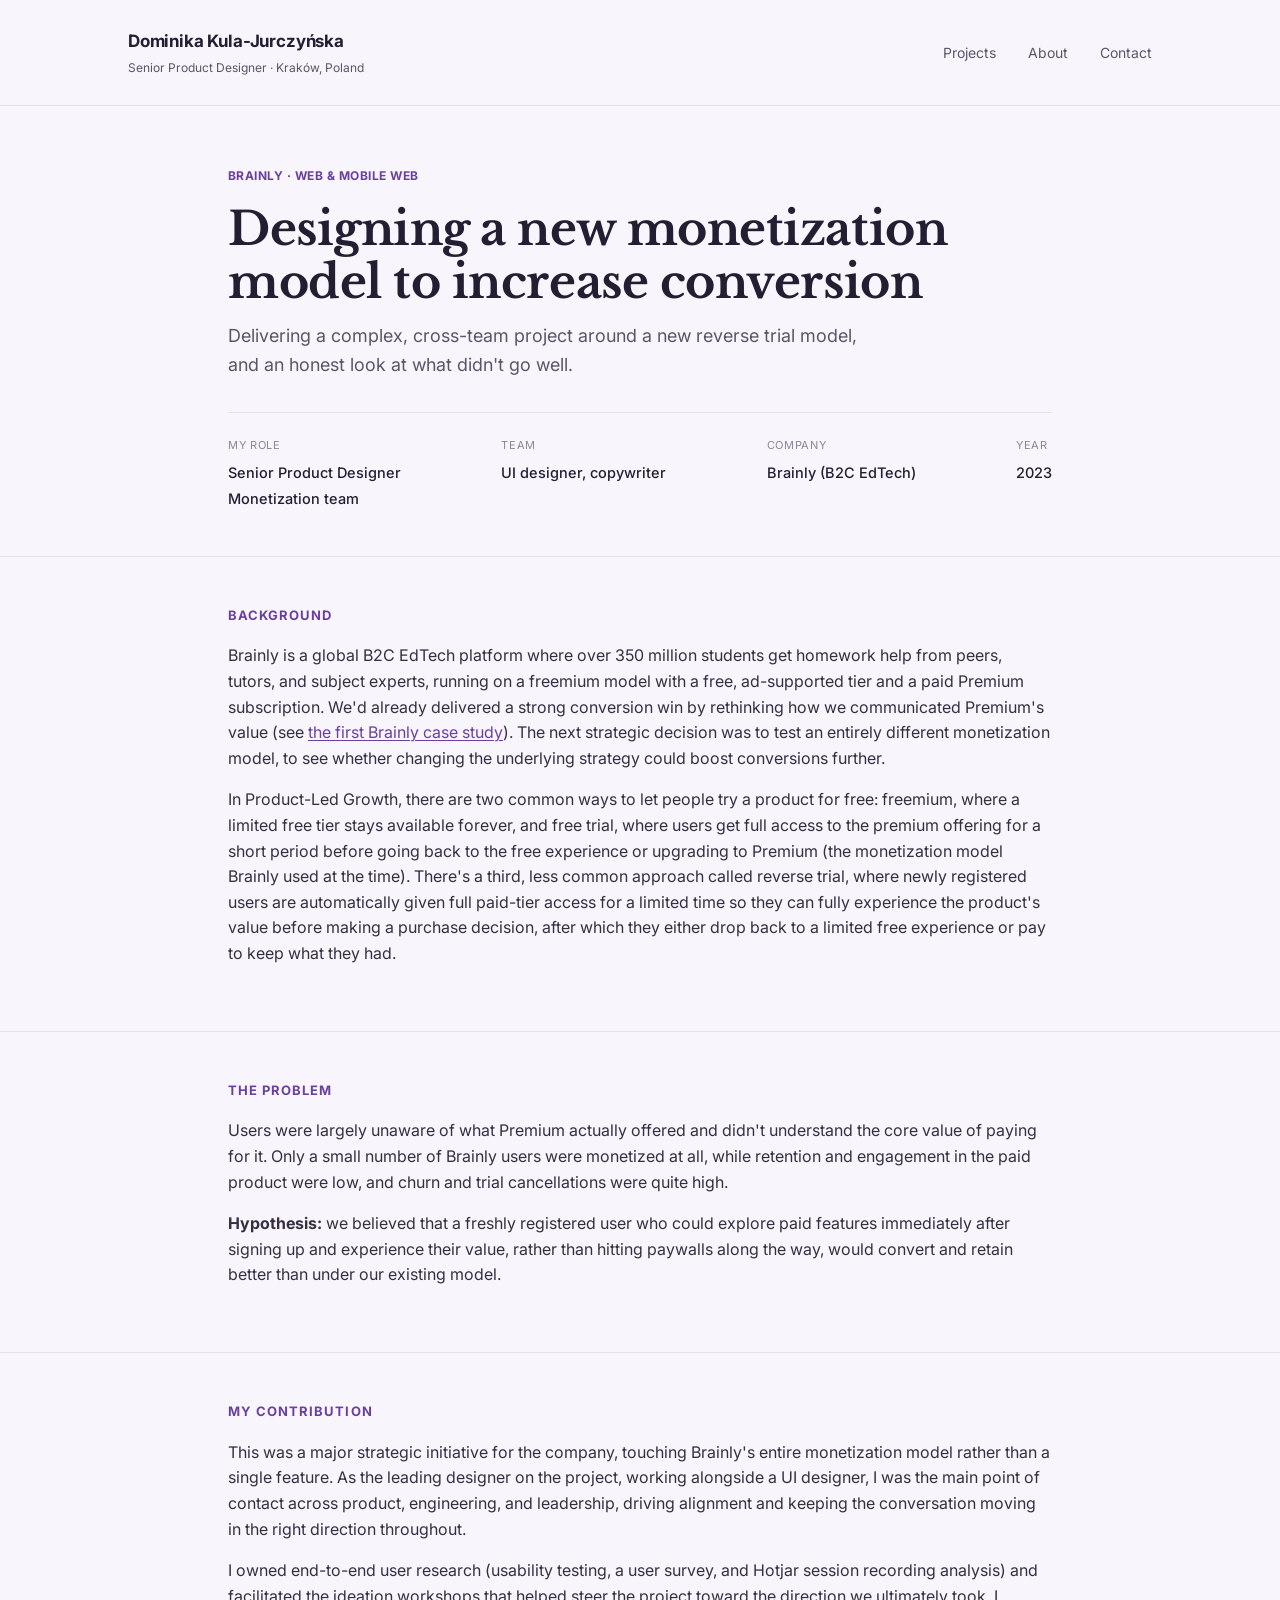
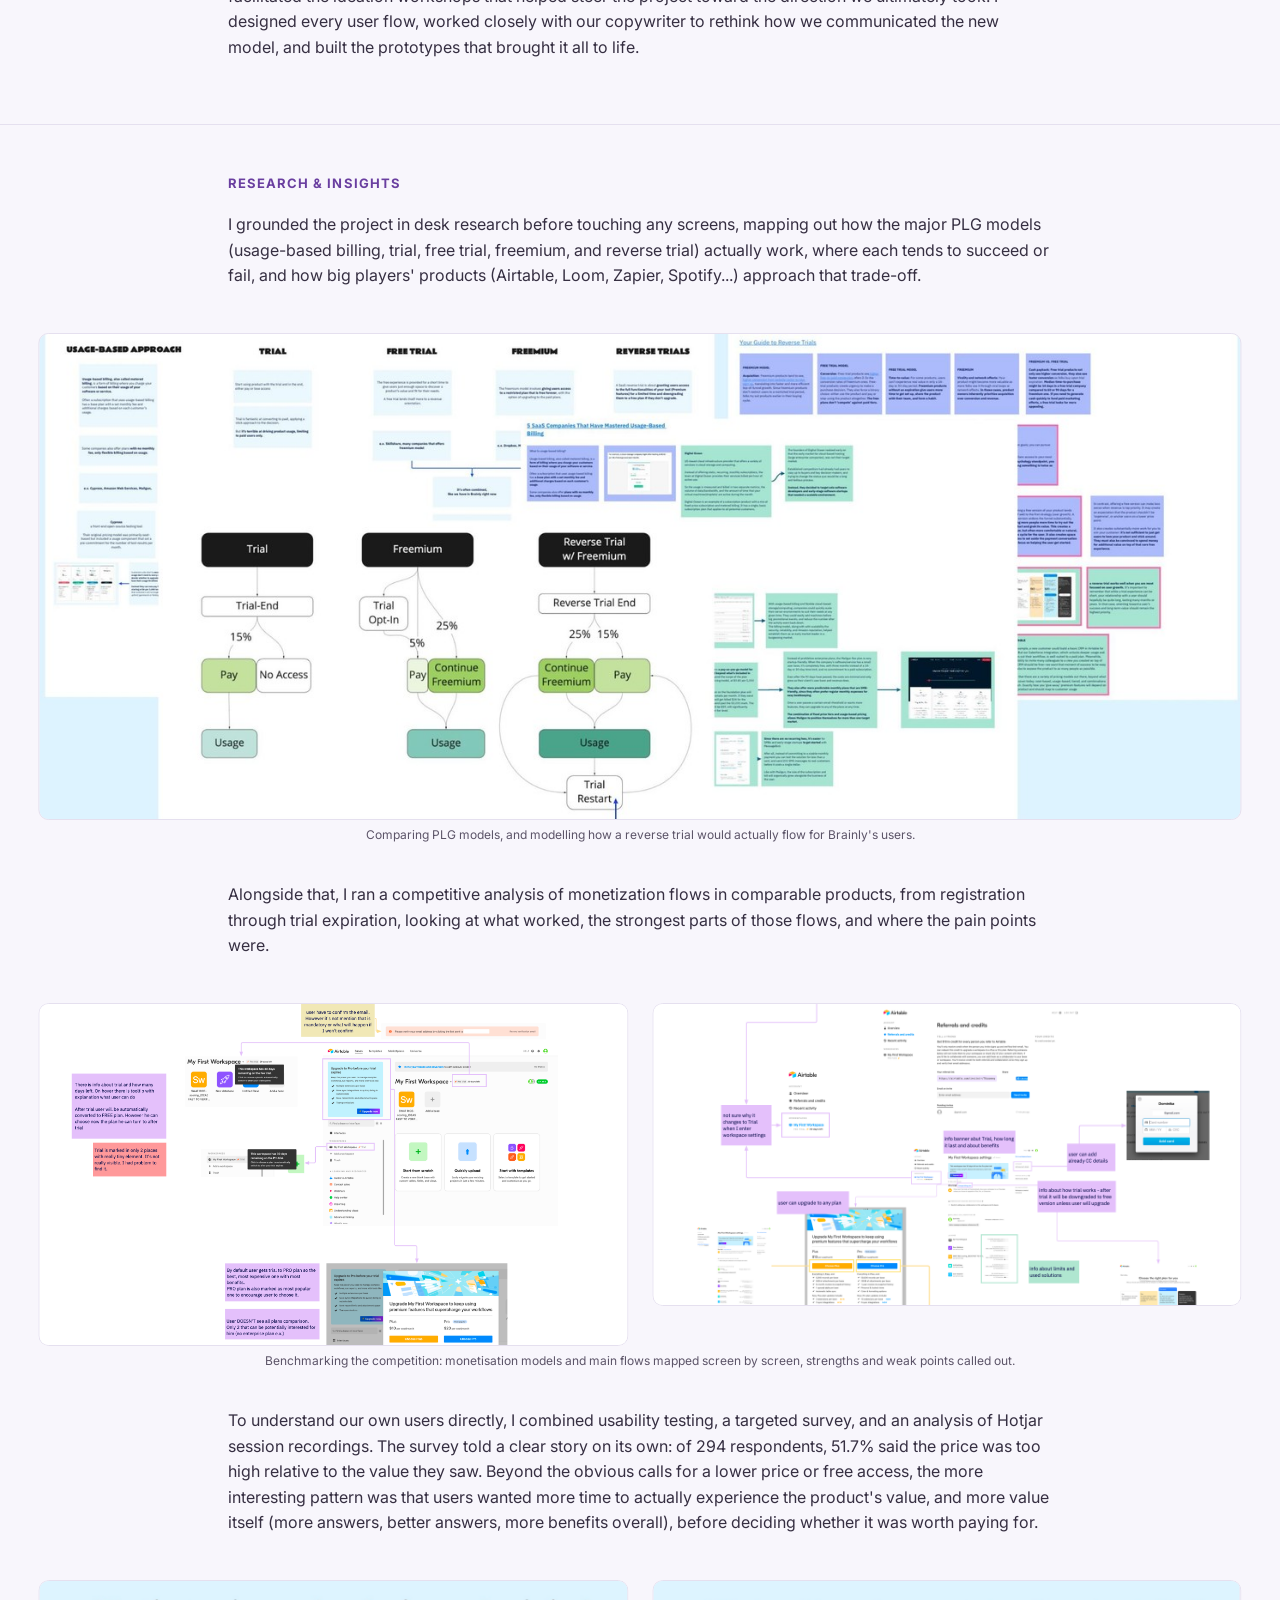
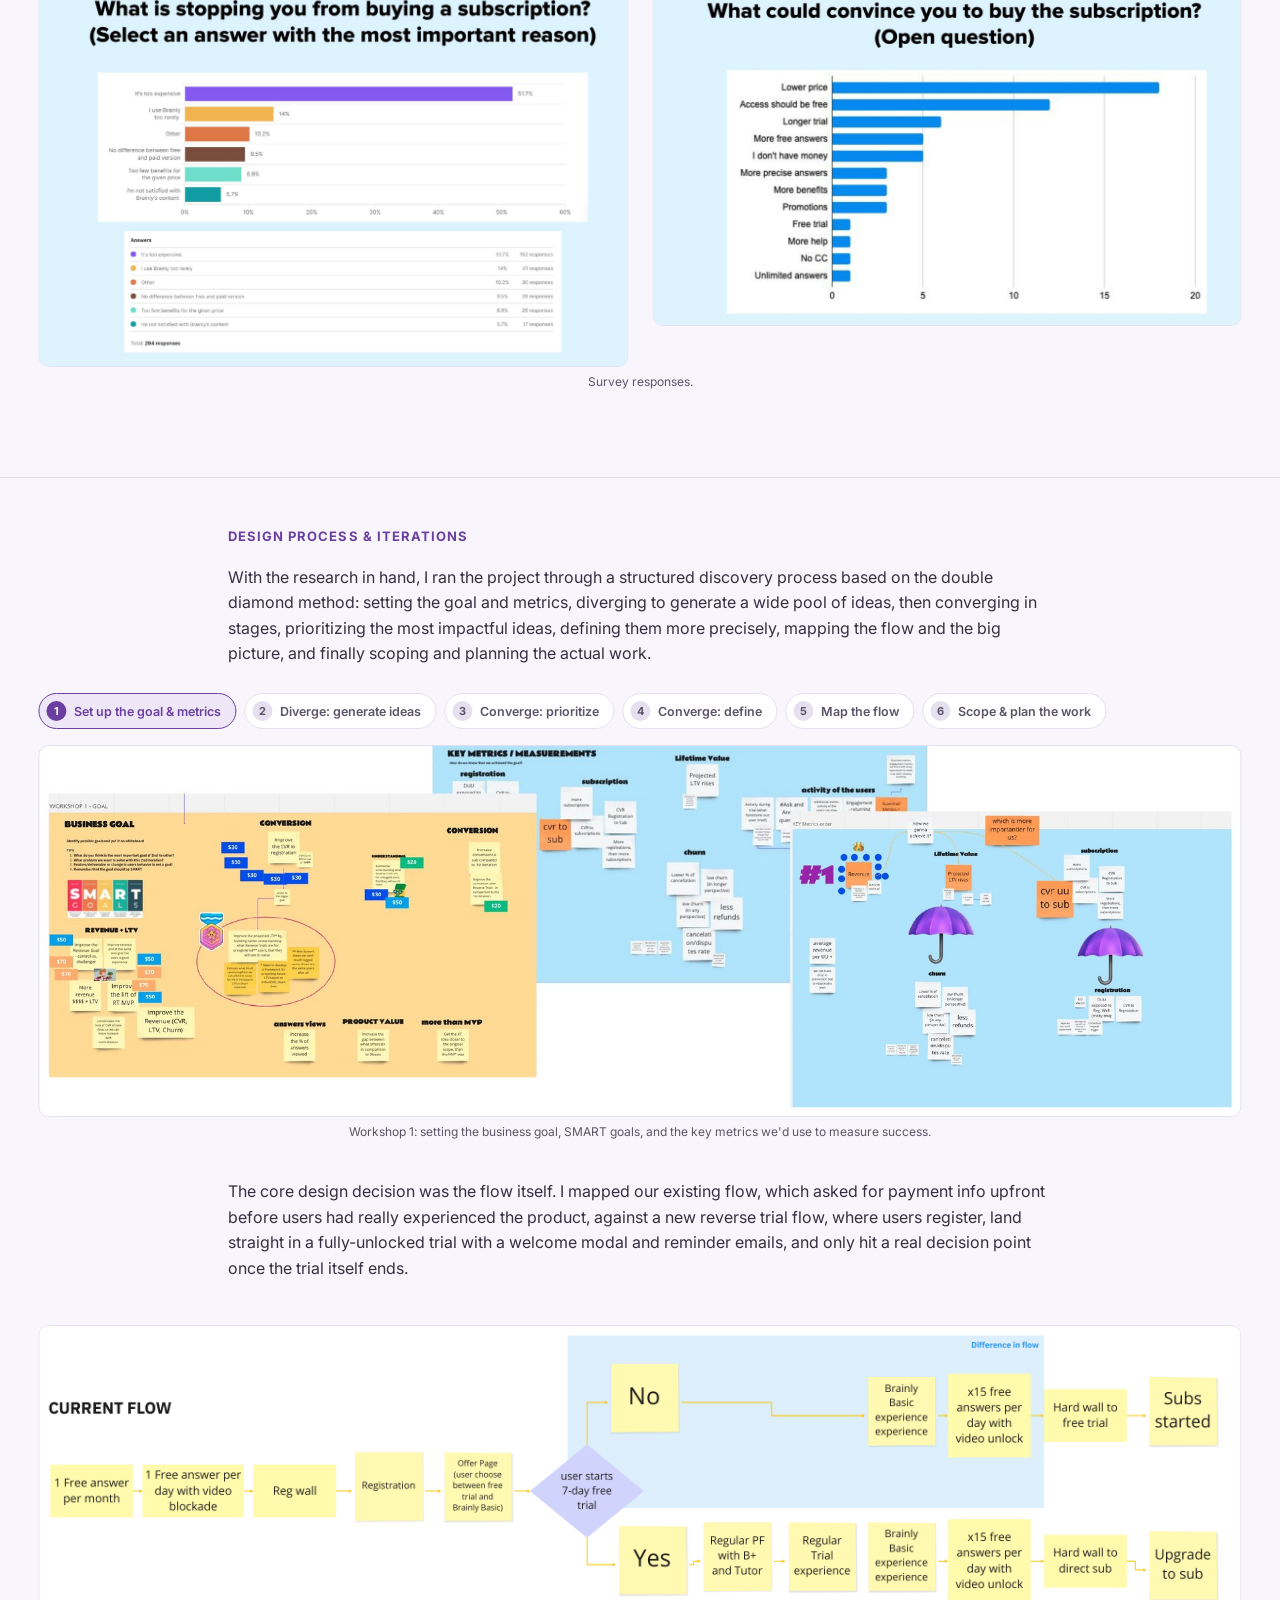
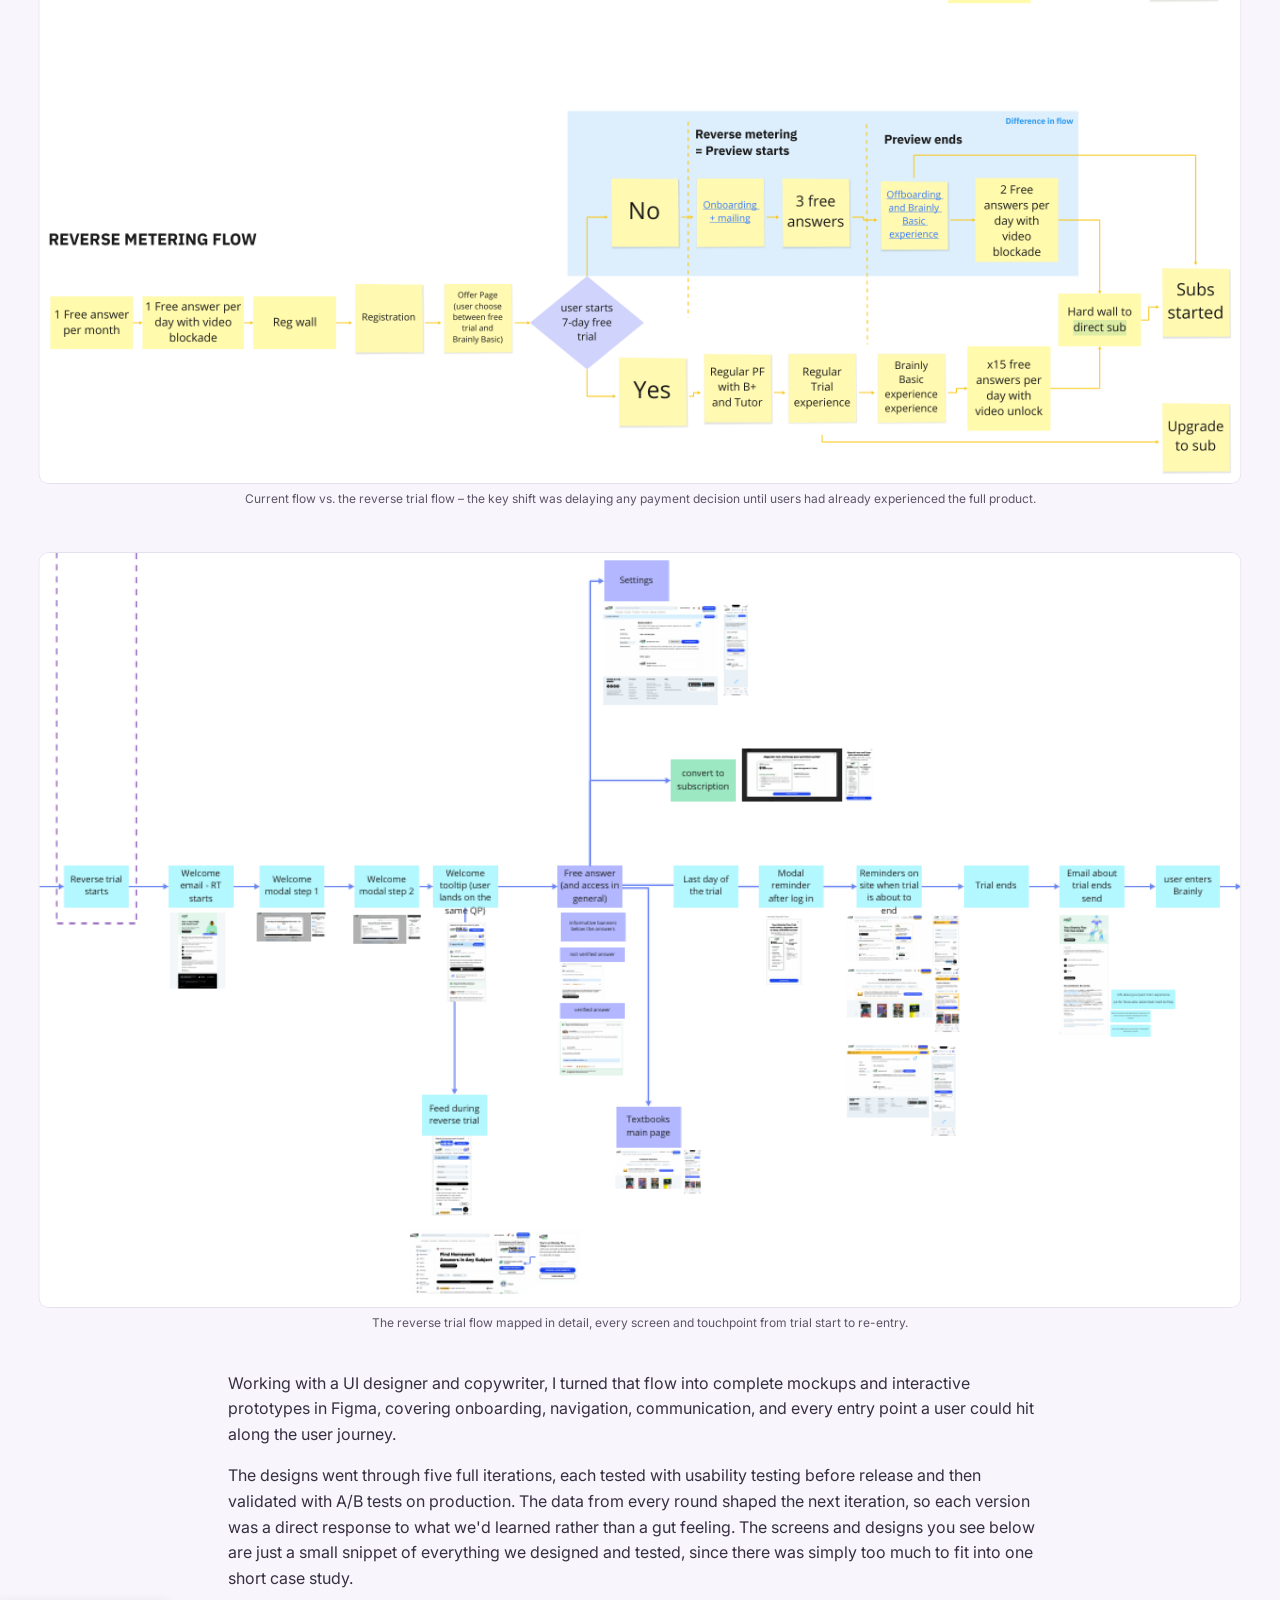
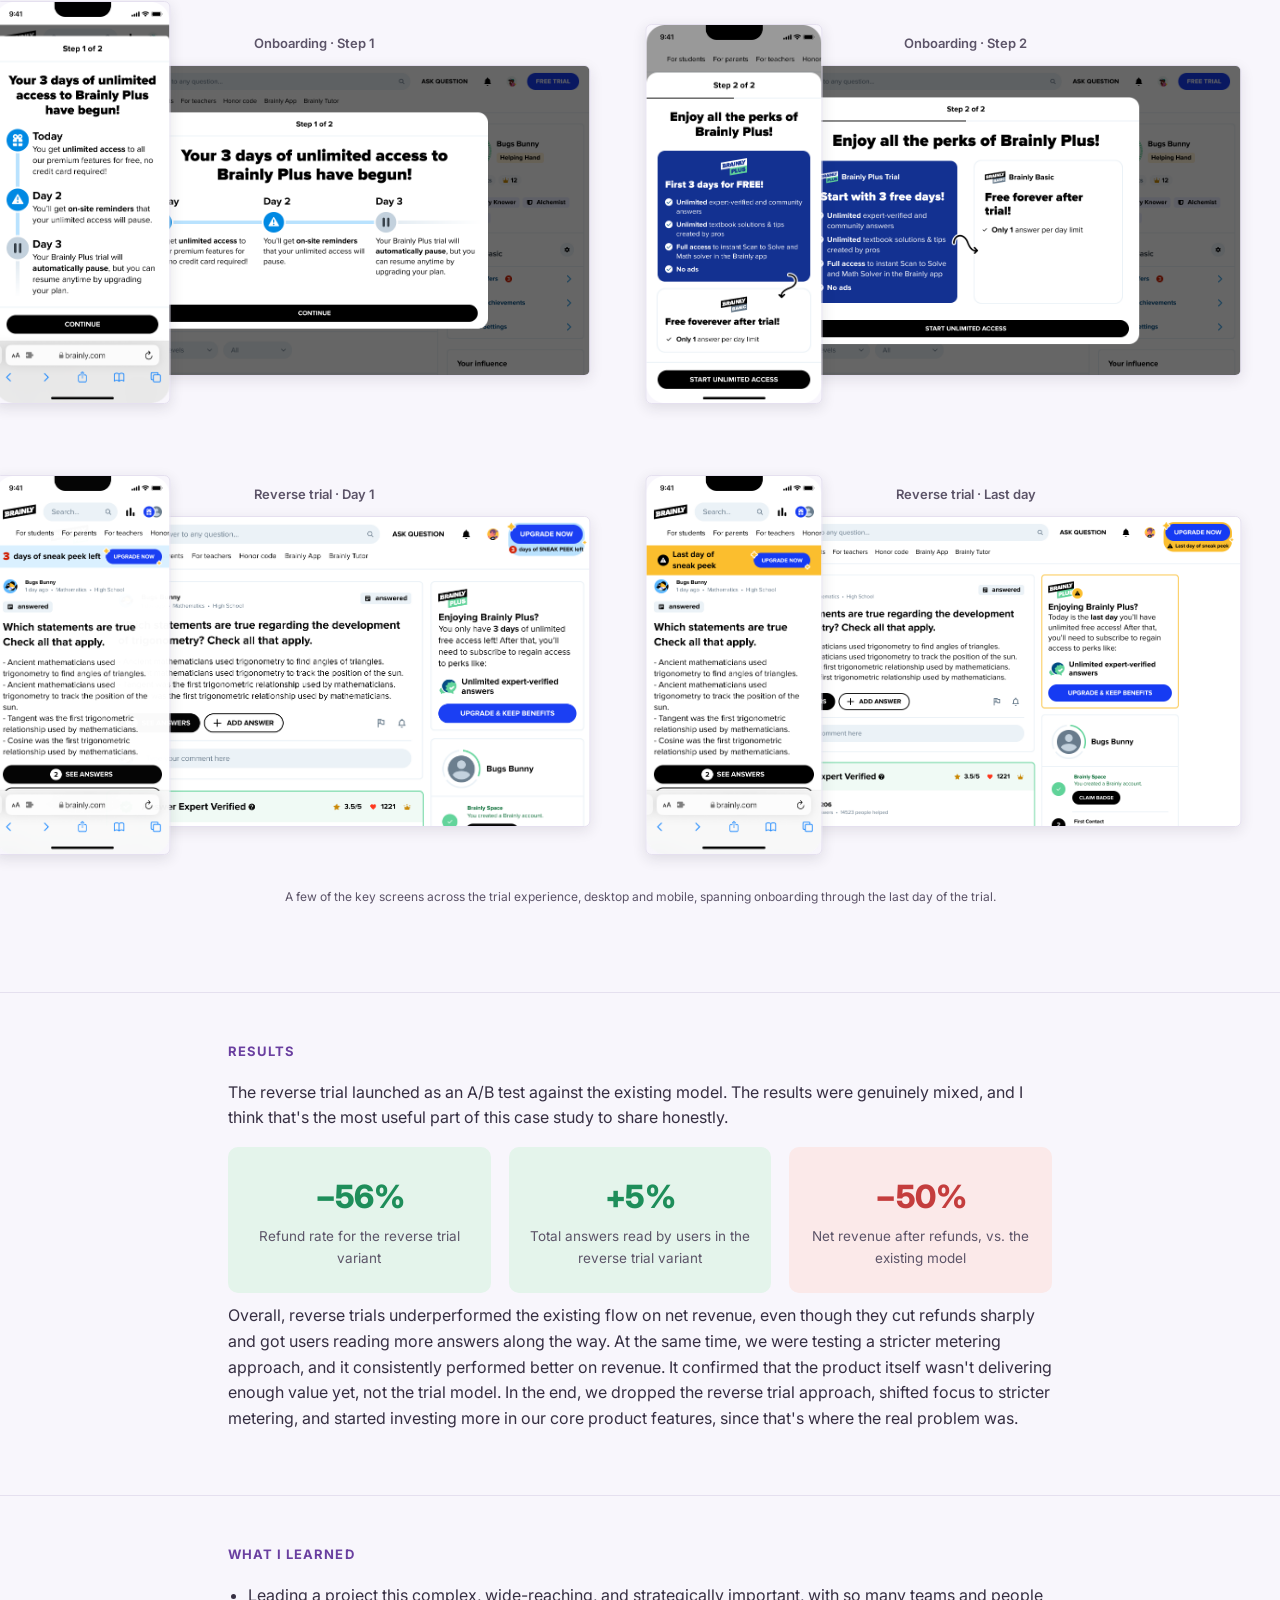
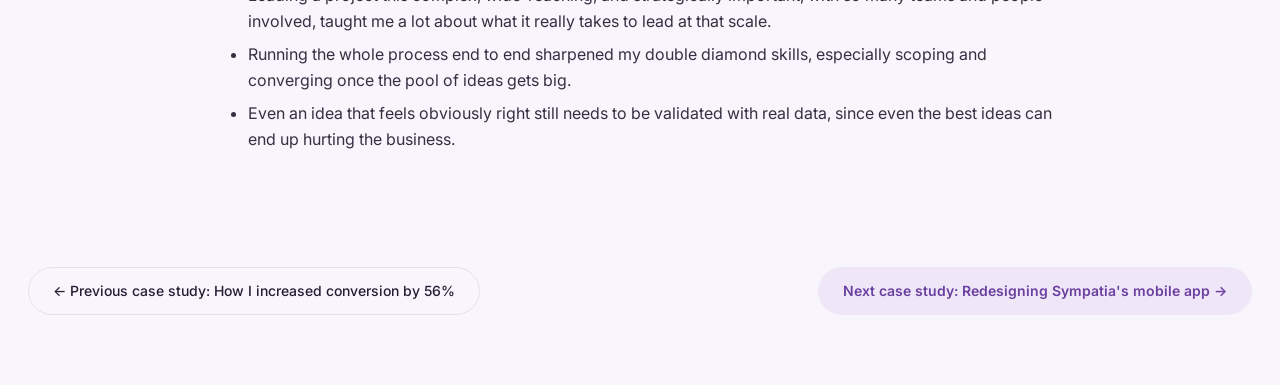
==== commit 1359d329: "Mobile responsiveness pass: nav, accordion, image layouts" ====
--- a/case-studies/brainly-reverse-trial.html
+++ b/case-studies/brainly-reverse-trial.html
@@ -6,12 +6,23 @@
 <title>Rethinking Brainly's Trial Model – Dominika Kula-Jurczyńska</title>
 <link rel="stylesheet" href="../assets/style.css">
 </head>
-<body data-theme="brainly-rt">
+<body data-theme="brainly-rt" data-case-title="Designing a new monetization model to increase conversion">
 
 <header class="topnav">
   <div class="wrap" style="max-width:1080px;">
-    <a class="back-link" href="../index.html#projects">← Back to all work</a>
-    <nav><a href="../index.html#contact">Contact</a></nav>
+    <a class="brand" href="../index.html">
+      <div class="logo">Dominika Kula-Jurczyńska</div>
+      <div class="logo-role">Senior Product Designer · Kraków, Poland</div>
+    </a>
+    <button class="nav-toggle" aria-label="Open menu" aria-expanded="false">
+      <svg class="icon-menu" width="24" height="24" viewBox="0 0 24 24" fill="none" stroke="currentColor" stroke-width="1.8" stroke-linecap="round"><line x1="3" y1="7" x2="21" y2="7"></line><line x1="3" y1="12" x2="21" y2="12"></line><line x1="3" y1="17" x2="21" y2="17"></line></svg>
+      <svg class="icon-close" width="24" height="24" viewBox="0 0 24 24" fill="none" stroke="currentColor" stroke-width="1.8" stroke-linecap="round"><line x1="5" y1="5" x2="19" y2="19"></line><line x1="19" y1="5" x2="5" y2="19"></line></svg>
+    </button>
+    <nav>
+      <a href="../index.html#projects">Projects</a>
+      <a href="../index.html#about">About</a>
+      <a href="../index.html#contact">Contact</a>
+    </nav>
   </div>
 </header>
 
@@ -64,7 +75,7 @@
 
     <p>Alongside that, I ran a competitive analysis of monetization flows in comparable products, from registration through trial expiration, looking at what worked, the strongest parts of those flows, and where the pain points were.</p>
 
-    <div class="case-img-row equal-height">
+    <div class="case-img-row">
       <figure class="case-img-col">
         <img src="../assets/img/brainly-rt-competitor-workspace.png" alt="Annotated Airtable workspace screen showing trial status, upgrade prompts, and plan comparison">
       </figure>
@@ -76,7 +87,7 @@
 
     <p>To understand our own users directly, I combined usability testing, a targeted survey, and an analysis of Hotjar session recordings. The survey told a clear story on its own: of 294 respondents, 51.7% said the price was too high relative to the value they saw. Beyond the obvious calls for a lower price or free access, the more interesting pattern was that users wanted more time to actually experience the product's value, and more value itself (more answers, better answers, more benefits overall), before deciding whether it was worth paying for.</p>
 
-    <div class="case-img-row equal-height">
+    <div class="case-img-row">
       <figure class="case-img-col">
         <img src="../assets/img/brainly-rt-survey-blocker.png" alt="Survey chart: 51.7% of respondents said price was the main reason they wouldn't buy a subscription">
       </figure>
@@ -121,6 +132,105 @@
       </p>
     </div>
 
+    <div class="discovery-accordion">
+      <div class="acc-item is-open" data-step="1">
+        <button type="button" class="acc-trigger">
+          <span class="discovery-step-num">1</span>
+          <span class="acc-label">Set up the goal &amp; metrics</span>
+          <svg class="acc-chevron" viewBox="0 0 24 24" fill="none" stroke="currentColor" stroke-width="2" stroke-linecap="round" stroke-linejoin="round"><polyline points="6 9 12 15 18 9"></polyline></svg>
+        </button>
+        <div class="acc-panel">
+          <div class="acc-panel-inner">
+            <div class="discovery-visual">
+              <img class="discovery-visual-img is-active" src="../assets/img/brainly-rt-discovery-step1-goal.jpg" alt="Workshop board setting the business goal, SMART goals, and key metrics for the project">
+              <span class="zoom-icon" aria-hidden="true"><svg viewBox="0 0 24 24" fill="none" stroke-width="2" stroke-linecap="round" stroke-linejoin="round"><circle cx="11" cy="11" r="7"></circle><line x1="21" y1="21" x2="16.65" y2="16.65"></line><line x1="11" y1="8" x2="11" y2="14"></line><line x1="8" y1="11" x2="14" y2="11"></line></svg></span>
+            </div>
+            <p class="case-img-caption">Workshop 1: setting the business goal, SMART goals, and the key metrics we'd use to measure success.</p>
+          </div>
+        </div>
+      </div>
+      <div class="acc-item" data-step="2">
+        <button type="button" class="acc-trigger">
+          <span class="discovery-step-num">2</span>
+          <span class="acc-label">Diverge: generate ideas</span>
+          <svg class="acc-chevron" viewBox="0 0 24 24" fill="none" stroke="currentColor" stroke-width="2" stroke-linecap="round" stroke-linejoin="round"><polyline points="6 9 12 15 18 9"></polyline></svg>
+        </button>
+        <div class="acc-panel">
+          <div class="acc-panel-inner">
+            <div class="discovery-visual">
+              <img class="discovery-visual-img is-active" src="../assets/img/brainly-rt-discovery-step2-diverge.jpg" alt="Impact mapping boards used to diverge and generate a wide pool of ideas">
+              <span class="zoom-icon" aria-hidden="true"><svg viewBox="0 0 24 24" fill="none" stroke-width="2" stroke-linecap="round" stroke-linejoin="round"><circle cx="11" cy="11" r="7"></circle><line x1="21" y1="21" x2="16.65" y2="16.65"></line><line x1="11" y1="8" x2="11" y2="14"></line><line x1="8" y1="11" x2="14" y2="11"></line></svg></span>
+            </div>
+            <p class="case-img-caption">Diverging: impact mapping to generate a wide pool of possible ideas.</p>
+          </div>
+        </div>
+      </div>
+      <div class="acc-item" data-step="3">
+        <button type="button" class="acc-trigger">
+          <span class="discovery-step-num">3</span>
+          <span class="acc-label">Converge: prioritize</span>
+          <svg class="acc-chevron" viewBox="0 0 24 24" fill="none" stroke="currentColor" stroke-width="2" stroke-linecap="round" stroke-linejoin="round"><polyline points="6 9 12 15 18 9"></polyline></svg>
+        </button>
+        <div class="acc-panel">
+          <div class="acc-panel-inner">
+            <div class="discovery-visual">
+              <img class="discovery-visual-img is-active" src="../assets/img/brainly-rt-discovery-step3-converge-prioritize.jpg" alt="Idea prioritization boards, including a satisfaction versus effort matrix and MVP candidates">
+              <span class="zoom-icon" aria-hidden="true"><svg viewBox="0 0 24 24" fill="none" stroke-width="2" stroke-linecap="round" stroke-linejoin="round"><circle cx="11" cy="11" r="7"></circle><line x1="21" y1="21" x2="16.65" y2="16.65"></line><line x1="11" y1="8" x2="11" y2="14"></line><line x1="8" y1="11" x2="14" y2="11"></line></svg></span>
+            </div>
+            <p class="case-img-caption">Converging: prioritizing ideas by effort and impact, and shortlisting MVP candidates.</p>
+          </div>
+        </div>
+      </div>
+      <div class="acc-item" data-step="4">
+        <button type="button" class="acc-trigger">
+          <span class="discovery-step-num">4</span>
+          <span class="acc-label">Converge: define</span>
+          <svg class="acc-chevron" viewBox="0 0 24 24" fill="none" stroke="currentColor" stroke-width="2" stroke-linecap="round" stroke-linejoin="round"><polyline points="6 9 12 15 18 9"></polyline></svg>
+        </button>
+        <div class="acc-panel">
+          <div class="acc-panel-inner">
+            <div class="discovery-visual">
+              <img class="discovery-visual-img is-active" src="../assets/img/brainly-rt-discovery-step4-converge-define.jpg" alt="Four defined user flow groups mapped out in detail">
+              <span class="zoom-icon" aria-hidden="true"><svg viewBox="0 0 24 24" fill="none" stroke-width="2" stroke-linecap="round" stroke-linejoin="round"><circle cx="11" cy="11" r="7"></circle><line x1="21" y1="21" x2="16.65" y2="16.65"></line><line x1="11" y1="8" x2="11" y2="14"></line><line x1="8" y1="11" x2="14" y2="11"></line></svg></span>
+            </div>
+            <p class="case-img-caption">Converging: defining the most impactful ideas into four distinct user flow groups.</p>
+          </div>
+        </div>
+      </div>
+      <div class="acc-item" data-step="5">
+        <button type="button" class="acc-trigger">
+          <span class="discovery-step-num">5</span>
+          <span class="acc-label">Map the flow</span>
+          <svg class="acc-chevron" viewBox="0 0 24 24" fill="none" stroke="currentColor" stroke-width="2" stroke-linecap="round" stroke-linejoin="round"><polyline points="6 9 12 15 18 9"></polyline></svg>
+        </button>
+        <div class="acc-panel">
+          <div class="acc-panel-inner">
+            <div class="discovery-visual">
+              <img class="discovery-visual-img is-active" src="../assets/img/brainly-rt-discovery-step5-converge-flow.jpg" alt="Full flow diagram mapping the unregistered user through registration and the reverse trial">
+              <span class="zoom-icon" aria-hidden="true"><svg viewBox="0 0 24 24" fill="none" stroke-width="2" stroke-linecap="round" stroke-linejoin="round"><circle cx="11" cy="11" r="7"></circle><line x1="21" y1="21" x2="16.65" y2="16.65"></line><line x1="11" y1="8" x2="11" y2="14"></line><line x1="8" y1="11" x2="14" y2="11"></line></svg></span>
+            </div>
+            <p class="case-img-caption">Converging: mapping the full flow, from an unregistered user through registration and the reverse trial.</p>
+          </div>
+        </div>
+      </div>
+      <div class="acc-item" data-step="6">
+        <button type="button" class="acc-trigger">
+          <span class="discovery-step-num">6</span>
+          <span class="acc-label">Scope &amp; plan the work</span>
+          <svg class="acc-chevron" viewBox="0 0 24 24" fill="none" stroke="currentColor" stroke-width="2" stroke-linecap="round" stroke-linejoin="round"><polyline points="6 9 12 15 18 9"></polyline></svg>
+        </button>
+        <div class="acc-panel">
+          <div class="acc-panel-inner">
+            <div class="discovery-visual">
+              <img class="discovery-visual-img is-active" src="../assets/img/brainly-rt-discovery-step6-story-map.png" alt="User story mapping board covering the unregistered user, after registration reverse trial, and after reverse trial phases, organized by release">
+              <span class="zoom-icon" aria-hidden="true"><svg viewBox="0 0 24 24" fill="none" stroke-width="2" stroke-linecap="round" stroke-linejoin="round"><circle cx="11" cy="11" r="7"></circle><line x1="21" y1="21" x2="16.65" y2="16.65"></line><line x1="11" y1="8" x2="11" y2="14"></line><line x1="8" y1="11" x2="14" y2="11"></line></svg></span>
+            </div>
+            <p class="case-img-caption">Converging: scoping the work through user story mapping.</p>
+          </div>
+        </div>
+      </div>
+    </div>
+
     <p>The core design decision was the flow itself. I mapped our existing flow, which asked for payment info upfront before users had really experienced the product, against a new reverse trial flow, where users register, land straight in a fully-unlocked trial with a welcome modal and reminder emails, and only hit a real decision point once the trial itself ends.</p>
 
     <div class="case-img-row">
@@ -175,6 +285,33 @@
         </div>
       </div>
     </div>
+
+    <div class="figma-mobile-groups">
+      <p class="figma-mobile-label">Onboarding · Step 1</p>
+      <img class="case-img" src="../assets/img/brainly-rt-figma-onboarding1-desktop.png" alt="Onboarding step 1, desktop screen">
+
+      <p class="figma-mobile-label">Onboarding · Step 2</p>
+      <img class="case-img" src="../assets/img/brainly-rt-figma-onboarding2-desktop.png" alt="Onboarding step 2, desktop screen">
+
+      <p class="figma-mobile-label">Reverse trial · Day 1</p>
+      <img class="case-img" src="../assets/img/brainly-rt-figma-day1-v2-desktop.png" alt="Reverse trial day 1, desktop screen">
+
+      <p class="figma-mobile-label">Reverse trial · Last day</p>
+      <img class="case-img" src="../assets/img/brainly-rt-figma-lastday-desktop.png" alt="Reverse trial last day, desktop screen">
+
+      <p class="figma-mobile-label">Onboarding · mobile screens</p>
+      <div class="figma-mobile-row">
+        <img src="../assets/img/brainly-rt-figma-onboarding1-mobile.png" alt="Onboarding step 1, mobile screen">
+        <img src="../assets/img/brainly-rt-figma-onboarding2-mobile.png" alt="Onboarding step 2, mobile screen">
+      </div>
+
+      <p class="figma-mobile-label">Reverse trial · mobile screens</p>
+      <div class="figma-mobile-row">
+        <img src="../assets/img/brainly-rt-figma-day1-v2-mobile.png" alt="Reverse trial day 1, mobile screen">
+        <img src="../assets/img/brainly-rt-figma-lastday-mobile.png" alt="Reverse trial last day, mobile screen">
+      </div>
+    </div>
+
     <p class="case-img-caption">A few of the key screens across the trial experience, desktop and mobile, spanning onboarding through the last day of the trial.</p>
   </div>
 </section>
@@ -205,11 +342,12 @@
 
 <div class="cs-nav-footer">
   <div class="wrap">
-    <a class="cs-nav-back" href="../index.html#projects">← Back to all work</a>
+    <a class="cs-nav-prev" href="brainly.html">← Previous case study: How I increased conversion by 56%</a>
     <a class="cs-nav-next" href="sympatia-navigation.html">Next case study: Redesigning Sympatia's mobile app →</a>
   </div>
 </div>
 
+<script src="../assets/nav.js"></script>
 <script src="../assets/discovery-stepper.js"></script>
 <script src="../assets/lightbox.js"></script>
 </body>
--- a/assets/style.css
+++ b/assets/style.css
@@ -53,13 +53,24 @@
 .topnav {
   padding: 28px 0;
   border-bottom: 1px solid var(--border);
-}
+  position: sticky;
+  top: 0;
+  z-index: 50;
+  background: var(--bg);
+  transition: transform .3s ease;
+}
+.topnav.nav-hidden { transform: translateY(-100%); }
 .topnav .wrap {
   max-width: 1080px;
   display: flex;
   align-items: center;
   justify-content: space-between;
 }
+.topnav .brand {
+  text-decoration: none;
+  color: inherit;
+  display: block;
+}
 .topnav .logo {
   font-weight: 700;
   font-size: 17px;
@@ -76,6 +87,59 @@
   margin-left: 28px;
 }
 .topnav nav a:hover { color: var(--ink); }
+
+.nav-toggle {
+  display: none;
+  width: 44px;
+  height: 44px;
+  align-items: center;
+  justify-content: center;
+  border: none;
+  background: none;
+  padding: 0;
+  cursor: pointer;
+  flex-shrink: 0;
+  color: var(--ink);
+}
+.nav-toggle .icon-close { display: none; }
+.nav-toggle.is-open .icon-menu { display: none; }
+.nav-toggle.is-open .icon-close { display: block; }
+
+@media (max-width: 640px) {
+  .topnav .wrap { flex-wrap: wrap; position: relative; min-height: 44px; }
+  .nav-toggle {
+    display: flex;
+    position: absolute;
+    top: 0;
+    right: 28px;
+  }
+  .topnav .brand { padding-right: 56px; }
+  .topnav nav {
+    display: none;
+    width: 100%;
+    flex-direction: column;
+    margin-top: 20px;
+  }
+  .topnav nav.is-open { display: flex; }
+  .topnav nav a {
+    margin-left: 0;
+    padding: 14px 0;
+    border-top: 1px solid var(--border);
+    font-size: 15px;
+  }
+  .topnav.showing-case-title .logo {
+    font-size: 13.5px;
+    font-weight: 600;
+    line-height: 1.3;
+    max-width: 78vw;
+    white-space: normal;
+    display: -webkit-box;
+    -webkit-line-clamp: 2;
+    -webkit-box-orient: vertical;
+    overflow: hidden;
+  }
+  .topnav.showing-case-title .logo-role { display: none; }
+}
 
 .back-link {
   display: inline-flex;
@@ -90,9 +154,10 @@
 .hero-landing {
   max-width: 1080px;
   margin: 0 auto;
-  padding: 64px 28px 28px;
+  padding: 64px 28px 64px;
   display: grid;
   grid-template-columns: 1fr auto;
+  align-items: center;
   gap: 4px;
   align-items: flex-start;
 }
@@ -592,8 +657,53 @@
   box-shadow: 0 4px 14px rgba(36,30,51,0.12);
   display: block;
 }
-@media (max-width: 700px) {
-  .figma-showcase { grid-template-columns: 1fr; gap: 70px; }
+
+/* Mobile (under 900px): the desktop-in-a-corner bezel treatment doesn't
+   translate well to small screens, so instead show all four desktop
+   screens stacked, followed by the mobile screens paired up in two rows
+   (onboarding together, reverse trial together). Desktop keeps the
+   original .figma-showcase layout above 900px. */
+.figma-mobile-groups { display: none; }
+@media (max-width: 899px) {
+  .figma-showcase { display: none; }
+  .figma-mobile-groups { display: block; }
+  .figma-mobile-label {
+    font-size: 13px;
+    font-weight: 600;
+    color: var(--ink-soft);
+    text-align: center;
+    margin: 0;
+    padding: 64px 0 8px;
+    line-height: 1.35;
+  }
+  .figma-mobile-groups .case-img { margin-top: 0; margin-bottom: 0; }
+  .figma-mobile-row {
+    display: flex;
+    gap: 12px;
+    margin: 0;
+  }
+  .figma-mobile-row img {
+    flex: 1 1 0;
+    min-width: 0;
+    width: auto;
+    height: auto;
+    border-radius: 8px;
+    border: 1px solid var(--border);
+    display: block;
+  }
+}
+
+/* More breathing room between body text and the image that follows it —
+   desktop only, mobile keeps its tighter default spacing. */
+@media (min-width: 761px) {
+  .case-img,
+  .case-img-small,
+  .case-img-medium,
+  .case-img-float,
+  .case-img-row,
+  .figma-showcase {
+    margin-top: 44px;
+  }
 }
 
 /* equal-height variant: both tiles are the exact same width and height,
@@ -625,6 +735,7 @@
   .case-img-row.equal-height { height: auto; flex-direction: column; }
   .case-img-row.equal-height .case-img-col { height: auto; }
   .case-img-row.equal-height .case-img-col img { width: 100%; height: auto; object-fit: initial; }
+  .case-img-row.equal-height .case-img-col .zoomable { height: auto; }
 }
 
 /* ---------- Visual groups: consistent labels for multi-variant mockups ---------- */
@@ -843,8 +954,64 @@
 .discovery-visual-img.is-active { display: block; }
 .discovery-caption span { display: none; }
 .discovery-caption span.is-active { display: inline; }
+
+/* ---------- Mobile accordion variant of the discovery stepper ---------- */
+.discovery-accordion { display: none; }
+
 @media (max-width: 760px) {
   .discovery-step { font-size: 12px; }
+
+  .discovery-stepper { display: none; }
+  .discovery-accordion {
+    display: block;
+    margin: 26px 0 4px;
+    border: 1px solid var(--border);
+    border-radius: 10px;
+    overflow: hidden;
+    background: var(--bg-card);
+  }
+  .acc-item + .acc-item { border-top: 1px solid var(--border); }
+  .acc-trigger {
+    width: 100%;
+    display: flex;
+    align-items: center;
+    gap: 10px;
+    padding: 14px 16px;
+    background: none;
+    border: none;
+    cursor: pointer;
+    font-family: inherit;
+    font-size: 14px;
+    font-weight: 600;
+    color: var(--ink-soft);
+    text-align: left;
+  }
+  .acc-item.is-open .acc-trigger { color: var(--accent); }
+  .acc-item.is-open .discovery-step-num { background: var(--accent); color: #fff; }
+  .acc-label { flex: 1; }
+  .acc-chevron {
+    width: 18px;
+    height: 18px;
+    stroke: var(--ink-faint);
+    flex-shrink: 0;
+    transition: transform 0.2s ease, stroke 0.2s ease;
+  }
+  .acc-item.is-open .acc-chevron { transform: rotate(180deg); stroke: var(--accent); }
+  .acc-panel {
+    max-height: 0;
+    overflow: hidden;
+    transition: max-height 0.3s ease;
+  }
+  .acc-panel-inner { padding: 2px 16px 18px; }
+  .acc-panel-inner .discovery-visual {
+    width: auto;
+    max-width: 100%;
+    margin: 0;
+    transform: none;
+  }
+  .acc-panel-inner .case-img-caption {
+    margin: 10px 0 0;
+  }
 }
 .visual-group img {
   width: 100%;
@@ -858,6 +1025,12 @@
   cursor: zoom-in;
   overflow: hidden;
   border-radius: 10px;
+}
+@media (min-width: 761px) {
+  .case-img-row.equal-height .case-img-col .zoomable {
+    width: 100%;
+    height: 100%;
+  }
 }
 .zoomable img { transition: transform .35s ease; }
 .zoomable::after {
@@ -984,6 +1157,7 @@
   padding: 50px 0 70px;
 }
 .cs-nav-footer .wrap {
+  max-width: 1400px;
   display: flex;
   align-items: center;
   justify-content: space-between;
@@ -1001,7 +1175,9 @@
   font-weight: 500;
   white-space: nowrap;
 }
-.cs-nav-footer .cs-nav-back:hover { border-color: var(--ink-faint); }
+.cs-nav-footer .cs-nav-prev:hover { border-color: var(--ink-faint); }
+.cs-nav-footer .wrap.only-next { justify-content: flex-end; }
+.cs-nav-footer .wrap.only-prev { justify-content: flex-start; }
 .cs-nav-footer .cs-nav-next {
   background: var(--accent-tint);
   border-color: transparent;
@@ -1017,7 +1193,7 @@
 body[data-theme="sympatia-profile"] { --accent: #A2447F; --accent-tint: #F9E7EF; }
 
 @media (max-width: 760px) {
-  .hero-landing { grid-template-columns: 1fr; padding-top: 50px; }
+  .hero-landing { grid-template-columns: 1fr; padding: 50px 28px 50px; gap: 28px; }
   .hero-photo { order: -1; }
   .hero-landing h1 { font-size: 34px; }
   .cs-hero h1 { font-size: 32px; }
@@ -1029,5 +1205,12 @@
   .impact-stats { grid-template-columns: 1fr; }
   footer.contact .wrap { flex-direction: column; align-items: flex-start; }
   .cs-nav-footer .wrap { flex-direction: column-reverse; align-items: stretch; }
-  .cs-nav-footer a { justify-content: center; text-align: center; }
-}
+  .cs-nav-footer a {
+    justify-content: center;
+    text-align: center;
+    white-space: normal;
+    border-radius: 16px;
+    padding: 14px 20px;
+    line-height: 1.4;
+  }
+}
